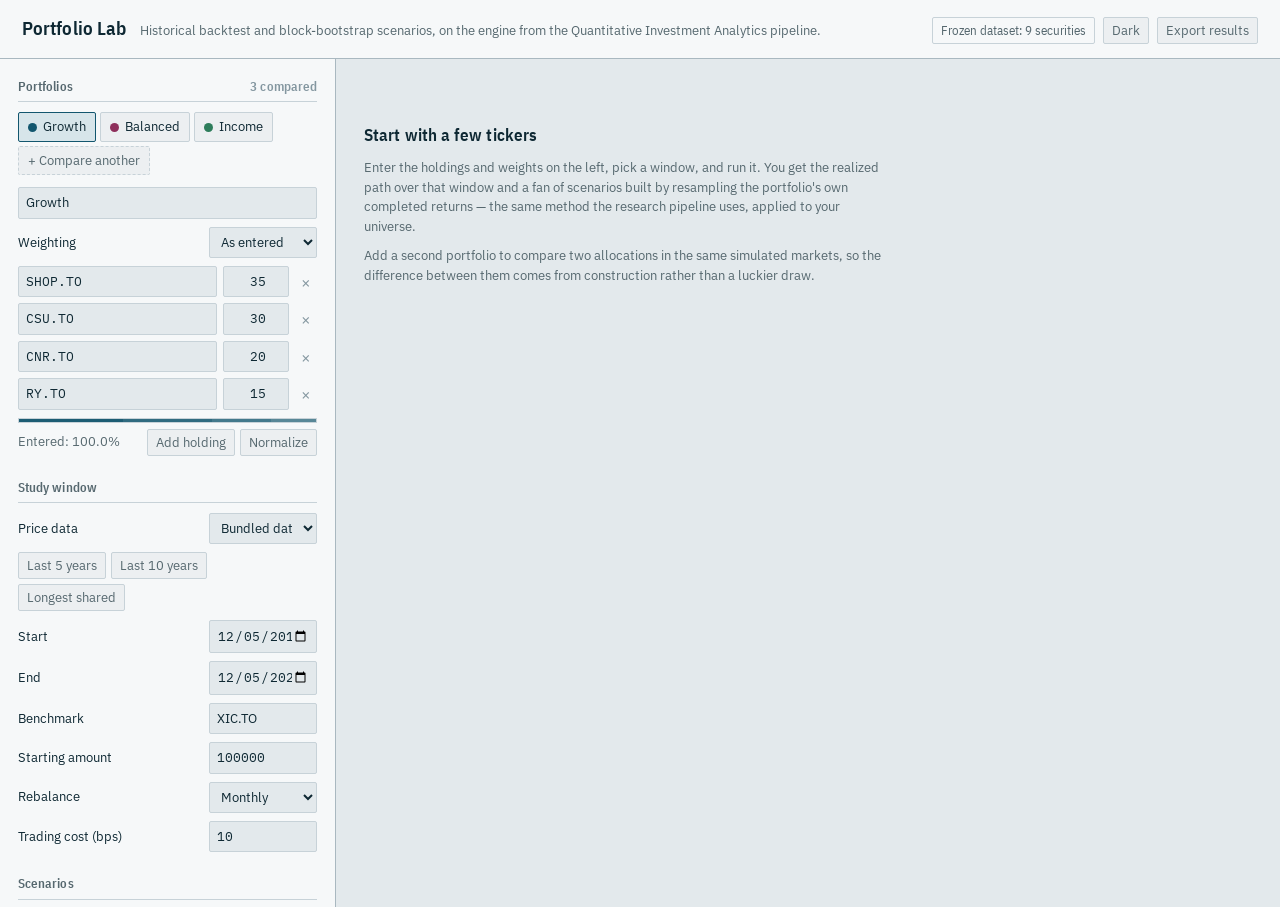
==== app/static/index.html @ 356f4f06 "Add Yahoo-backed Portfolio Lab web application" ====
<!doctype html>
<html lang="en">
<head>
<meta charset="utf-8">
<meta name="viewport" content="width=device-width, initial-scale=1">
<title>Portfolio Lab — backtest and scenario bench</title>
<meta name="description" content="Build a portfolio from any set of tickers, see what it did over the last 5 to 10 years, and see the range of five to ten year scenarios drawn from its own return history.">
<link rel="preconnect" href="https://fonts.googleapis.com">
<link rel="preconnect" href="https://fonts.gstatic.com" crossorigin>
<link href="https://fonts.googleapis.com/css2?family=IBM+Plex+Mono:wght@400;500&family=IBM+Plex+Sans+Condensed:wght@500;600&family=IBM+Plex+Sans:wght@400;500;600&display=swap" rel="stylesheet">
<link rel="stylesheet" href="styles.css">
</head>
<body>
<header class="masthead">
  <h1>Portfolio Lab</h1>
  <span class="lede">Historical backtest and block-bootstrap scenarios, on the engine from the Quantitative Investment Analytics pipeline.</span>
  <div class="tools">
    <span class="mode" id="mode" title="Where prices come from"></span>
    <button class="chip" id="theme-toggle" type="button" title="Switch between light and dark">Dark</button>
    <button class="chip" id="export-json" type="button" title="Download every number behind this page">Export results</button>
  </div>
</header>

<div class="shell">
  <form class="rail" id="rail" autocomplete="off">
    <section>
      <h3>Portfolios <span class="faint" id="portfolio-count"></span></h3>
      <div class="tabs" id="portfolio-tabs"></div>
      <div class="field wide">
        <input type="text" id="portfolio-name" maxlength="40" aria-label="Portfolio name">
      </div>
      <div class="field">
        <label for="scheme">Weighting</label>
        <select id="scheme">
          <option value="custom">As entered</option>
          <option value="equal">Equal weight</option>
          <option value="inverse_volatility">Inverse volatility</option>
        </select>
      </div>
      <div id="holdings"></div>
      <div class="weightbar" id="weightbar"></div>
      <p class="rail-error" id="universe-note"></p>
      <div class="rowline">
        <span class="muted" id="weight-total"></span>
        <span class="chips">
          <button class="chip" type="button" id="add-holding">Add holding</button>
          <button class="chip" type="button" id="normalize">Normalize</button>
        </span>
      </div>
    </section>

    <section>
      <h3>Study window</h3>
      <div class="field" id="source-field"><label for="source">Price data</label>
        <select id="source">
          <option value="auto">Yahoo Finance</option>
          <option value="bundled">Bundled dataset</option>
        </select>
      </div>
      <div class="chips" style="margin-bottom:9px">
        <button class="chip" type="button" data-years="5">Last 5 years</button>
        <button class="chip" type="button" data-years="10">Last 10 years</button>
        <button class="chip" type="button" data-years="max">Longest shared</button>
      </div>
      <div class="field"><label for="start">Start</label><input type="date" id="start"></div>
      <div class="field"><label for="end">End</label><input type="date" id="end"></div>
      <div class="field"><label for="benchmark">Benchmark</label><input type="text" id="benchmark" placeholder="XIC.TO"></div>
      <div class="field"><label for="capital">Starting amount</label><input type="number" id="capital" min="1000" step="1000"></div>
      <div class="field"><label for="rebalance">Rebalance</label>
        <select id="rebalance">
          <option value="monthly">Monthly</option>
          <option value="quarterly">Quarterly</option>
          <option value="annual">Annually</option>
          <option value="none">Buy and hold</option>
        </select>
      </div>
      <div class="field"><label for="cost">Trading cost (bps)</label><input type="number" id="cost" min="0" max="500" step="1"></div>
    </section>

    <section>
      <h3>Scenarios</h3>
      <div class="field"><label for="horizon">Horizon (years)</label><input type="number" id="horizon" min="1" max="30" step="1"></div>
      <div class="field"><label for="paths">Simulated markets</label><input type="number" id="paths" min="200" max="20000" step="100"></div>
      <details class="advanced">
        <summary>Sampling and assumptions</summary>
        <div class="field"><label for="block">Block length (sessions)</label><input type="number" id="block" min="1" max="504" step="1"></div>
        <div class="field"><label for="basis">Starting balance</label>
          <select id="basis">
            <option value="equal">Same for every portfolio</option>
            <option value="continuation">Each portfolio's final value</option>
          </select>
        </div>
        <div class="field"><label for="rf">Risk-free rate</label><input type="number" id="rf" min="-0.5" max="1" step="0.005"></div>
        <div class="field"><label for="seed">Seed</label><input type="number" id="seed" min="0" step="1"></div>
      </details>
    </section>

    <section>
      <button class="button primary" type="submit" id="run">Run analysis</button>
      <div class="note" id="run-status" style="margin-top:8px"></div>
      <div class="chips" style="margin-top:12px" id="presets"></div>
    </section>
  </form>

  <main class="results" id="results">
    <div class="empty">
      <h2>Start with a few tickers</h2>
      <p class="note">Enter the holdings and weights on the left, pick a window, and run it. You get the realized path over that window and a fan of scenarios built by resampling the portfolio's own completed returns — the same method the research pipeline uses, applied to your universe.</p>
      <p class="note">Add a second portfolio to compare two allocations in the same simulated markets, so the difference between them comes from construction rather than a luckier draw.</p>
    </div>
  </main>
</div>

<script src="charts.js"></script>
<script src="backend.js"></script>
<script src="app.js"></script>
</body>
</html>
---- app/static/styles.css ----
/* Portfolio Lab — a research bench, not a dashboard.
   Palette: cool slate paper, deep petrol ink, a categorical series ramp that
   stays distinguishable in both themes and for the common colour-vision
   deficiencies. No shadows; structure is carried by hairline rules. */

:root {
  --page: #e3e9ec;
  --panel: #f6f8f9;
  --panel-sunken: #eceff1;
  --ink: #0e2833;
  --ink-muted: #56686f;
  --ink-faint: #8497a0;
  --rule: #c7d2d8;
  --rule-strong: #a9b8c0;
  --accent: #12566e;
  --accent-soft: #d7e5ea;
  --gain: #1c7049;
  --loss: #a6332e;
  --focus: #1b7fa8;

  --s1: #12566e;
  --s2: #8e2f5b;
  --s3: #2e7d5b;
  --s4: #a3700a;
  --s5: #554a9b;
  --s6: #0f7f8c;
  --benchmark: #7b8a93;

  --sans: "IBM Plex Sans", ui-sans-serif, system-ui, "Segoe UI", Helvetica, Arial, sans-serif;
  --condensed: "IBM Plex Sans Condensed", "IBM Plex Sans", ui-sans-serif, system-ui, sans-serif;
  --mono: "IBM Plex Mono", ui-monospace, "SF Mono", Menlo, Consolas, monospace;

  --rail: 336px;
  --gap: 28px;
  color-scheme: light;
}

@media (prefers-color-scheme: dark) {
  :root:not([data-theme="light"]) {
    --page: #08141a;
    --panel: #0f2028;
    --panel-sunken: #142832;
    --ink: #dbe7ec;
    --ink-muted: #94a8b1;
    --ink-faint: #6b828d;
    --rule: #23414f;
    --rule-strong: #345a6b;
    --accent: #5fb3d4;
    --accent-soft: #143543;
    --gain: #4cb583;
    --loss: #e0736c;
    --focus: #6ec6e8;
    --s1: #5fb3d4;
    --s2: #e07fae;
    --s3: #5fc08d;
    --s4: #dcae4a;
    --s5: #a79bea;
    --s6: #47c2cd;
    --benchmark: #8fa2ac;
    color-scheme: dark;
  }
}

:root[data-theme="dark"] {
  --page: #08141a;
  --panel: #0f2028;
  --panel-sunken: #142832;
  --ink: #dbe7ec;
  --ink-muted: #94a8b1;
  --ink-faint: #6b828d;
  --rule: #23414f;
  --rule-strong: #345a6b;
  --accent: #5fb3d4;
  --accent-soft: #143543;
  --gain: #4cb583;
  --loss: #e0736c;
  --focus: #6ec6e8;
  --s1: #5fb3d4;
  --s2: #e07fae;
  --s3: #5fc08d;
  --s4: #dcae4a;
  --s5: #a79bea;
  --s6: #47c2cd;
  --benchmark: #8fa2ac;
  color-scheme: dark;
}

* { box-sizing: border-box; }

html, body {
  margin: 0;
  padding: 0;
  background: var(--page);
  color: var(--ink);
  font-family: var(--sans);
  font-size: 15px;
  line-height: 1.5;
  -webkit-font-smoothing: antialiased;
  font-variant-numeric: tabular-nums;
}

h1, h2, h3, h4 { font-family: var(--condensed); font-weight: 600; margin: 0; letter-spacing: 0.005em; }
h1 { font-size: 19px; }
h2 { font-size: 17px; }
h3 { font-size: 14px; }
p { margin: 0 0 10px; }
a { color: var(--accent); }

button, input, select { font: inherit; color: inherit; }

:where(button, input, select, [tabindex]):focus-visible {
  outline: 2px solid var(--focus);
  outline-offset: 1px;
}

.num { font-family: var(--mono); font-variant-numeric: tabular-nums; font-size: 13px; }
.muted { color: var(--ink-muted); }
.faint { color: var(--ink-faint); }
.gain { color: var(--gain); }
.loss { color: var(--loss); }
.note { font-size: 13px; color: var(--ink-muted); max-width: 74ch; }

/* ---------- shell ---------- */

.masthead {
  display: flex;
  align-items: baseline;
  gap: 14px;
  padding: 14px 22px;
  border-bottom: 1px solid var(--rule-strong);
  background: var(--panel);
  position: sticky;
  top: 0;
  z-index: 40;
  flex-wrap: wrap;
}
.masthead .lede { font-size: 13px; color: var(--ink-muted); flex: 1 1 260px; }
.masthead .tools { display: flex; gap: 8px; align-items: center; }
.mode {
  font-family: var(--condensed);
  font-size: 12.5px;
  color: var(--ink-muted);
  border: 1px solid var(--rule);
  border-radius: 2px;
  padding: 3px 8px;
  white-space: nowrap;
}
.mode.live { border-color: var(--gain); color: var(--gain); }

.shell { display: grid; grid-template-columns: var(--rail) minmax(0, 1fr); align-items: start; }

.rail {
  position: sticky;
  top: 52px;
  max-height: calc(100vh - 52px);
  overflow-y: auto;
  border-right: 1px solid var(--rule-strong);
  background: var(--panel);
  padding: 18px 18px 40px;
}
.results { padding: 24px 28px 80px; min-width: 0; }

/* ---------- rail controls ---------- */

.rail section { margin-bottom: 22px; }
.rail h3 {
  font-family: var(--condensed);
  font-size: 13px;
  color: var(--ink-muted);
  padding-bottom: 5px;
  margin-bottom: 10px;
  border-bottom: 1px solid var(--rule);
  display: flex;
  justify-content: space-between;
  align-items: baseline;
}

.tabs { display: flex; gap: 4px; flex-wrap: wrap; margin-bottom: 12px; }
.tab {
  border: 1px solid var(--rule);
  background: var(--panel-sunken);
  border-radius: 2px;
  padding: 4px 9px;
  font-size: 13px;
  cursor: pointer;
  display: flex;
  align-items: center;
  gap: 6px;
}
.tab[aria-selected="true"] { background: var(--accent-soft); border-color: var(--accent); color: var(--ink); }
.tab .swatch { width: 9px; height: 9px; border-radius: 50%; }
.tab.add { border-style: dashed; color: var(--ink-muted); }

.holding {
  display: grid;
  grid-template-columns: 1fr 66px 22px;
  gap: 6px;
  align-items: center;
  margin-bottom: 6px;
}
.holding input {
  background: var(--page);
  border: 1px solid var(--rule);
  border-radius: 2px;
  padding: 5px 7px;
  min-width: 0;
  width: 100%;
}
.holding input.ticker { text-transform: uppercase; font-family: var(--mono); font-size: 13px; }
.holding input.weight { font-family: var(--mono); font-size: 13px; text-align: right; }
.holding .remove {
  border: none;
  background: none;
  color: var(--ink-faint);
  cursor: pointer;
  padding: 2px;
  line-height: 1;
  font-size: 16px;
}
.holding .remove:hover { color: var(--loss); }

.weightbar { height: 5px; background: var(--panel-sunken); display: flex; margin: 8px 0 6px; border: 1px solid var(--rule); }
.weightbar span { height: 100%; }

.rowline { display: flex; justify-content: space-between; align-items: center; gap: 8px; font-size: 13px; }
.field { display: grid; grid-template-columns: 1fr 108px; gap: 8px; align-items: center; margin-bottom: 8px; font-size: 13px; }
.field.wide { grid-template-columns: 1fr; }
.field input, .field select {
  background: var(--page);
  border: 1px solid var(--rule);
  border-radius: 2px;
  padding: 5px 7px;
  width: 100%;
}
.field input[type="number"], .field input[type="date"] { font-family: var(--mono); font-size: 13px; }

.chips { display: flex; gap: 5px; flex-wrap: wrap; }
.chip {
  border: 1px solid var(--rule);
  background: var(--panel-sunken);
  border-radius: 2px;
  padding: 3px 8px;
  font-size: 12.5px;
  cursor: pointer;
  color: var(--ink-muted);
}
.chip:hover { border-color: var(--rule-strong); color: var(--ink); }
.chip[aria-pressed="true"] { background: var(--accent-soft); border-color: var(--accent); color: var(--ink); }

.button {
  border: 1px solid var(--rule-strong);
  background: var(--panel-sunken);
  border-radius: 2px;
  padding: 6px 12px;
  cursor: pointer;
  font-size: 13.5px;
}
.button:hover:not(:disabled) { border-color: var(--accent); }
.button:disabled { opacity: 0.5; cursor: progress; }
.button.primary {
  background: var(--accent);
  border-color: var(--accent);
  color: #fff;
  width: 100%;
  padding: 10px;
  font-size: 15px;
  font-family: var(--condensed);
  font-weight: 600;
}
:root[data-theme="dark"] .button.primary,
:root:not([data-theme="light"]) .button.primary { color: #05161d; }
@media (prefers-color-scheme: light) { :root:not([data-theme="dark"]) .button.primary { color: #fff; } }

.advanced summary { cursor: pointer; font-size: 13px; color: var(--ink-muted); list-style-position: outside; }
.advanced[open] summary { margin-bottom: 10px; }

/* ---------- results plates ---------- */

.plate { border-top: 1px solid var(--rule-strong); padding-top: 14px; margin-bottom: var(--gap); }
.plate:first-of-type { border-top: none; padding-top: 0; }
.plate > header { margin-bottom: 12px; display: flex; gap: 16px; align-items: baseline; flex-wrap: wrap; }
.plate > header h2 { flex: 0 0 auto; }
.plate > header .method { font-size: 12.5px; color: var(--ink-muted); flex: 1 1 320px; }

.hero {
  background: var(--panel);
  border: 1px solid var(--rule);
  padding: 4px 0 0;
}
.legend { display: flex; gap: 14px; flex-wrap: wrap; padding: 10px 14px 4px; font-size: 13px; }
.legend button {
  display: flex;
  align-items: center;
  gap: 6px;
  background: none;
  border: none;
  border-bottom: 2px solid transparent;
  cursor: pointer;
  padding: 2px 0;
  color: var(--ink-muted);
}
.legend button[aria-pressed="true"] { color: var(--ink); border-bottom-color: currentColor; }
.legend .swatch { width: 11px; height: 11px; border-radius: 2px; flex: none; }

table.data { border-collapse: collapse; width: 100%; font-size: 13.5px; }
table.data th {
  font-family: var(--condensed);
  font-weight: 600;
  font-size: 12.5px;
  color: var(--ink-muted);
  text-align: right;
  padding: 6px 10px 6px 0;
  border-bottom: 1px solid var(--rule-strong);
  white-space: nowrap;
}
table.data th:first-child, table.data td:first-child { text-align: left; padding-left: 8px; }
table.data td {
  text-align: right;
  padding: 7px 10px 7px 0;
  border-bottom: 1px solid var(--rule);
  font-family: var(--mono);
  font-size: 13px;
}
table.data td.label { font-family: var(--sans); font-size: 13.5px; }
table.data tbody tr { cursor: pointer; }
table.data tbody tr:hover { background: var(--panel-sunken); }
table.data tbody tr[aria-selected="true"] { background: var(--accent-soft); }
table.data td .swatch { width: 9px; height: 9px; border-radius: 50%; display: inline-block; margin-right: 7px; }
table.data .scroll { overflow-x: auto; }

.grid2 { display: grid; grid-template-columns: repeat(auto-fit, minmax(330px, 1fr)); gap: var(--gap); }

.bars { display: grid; gap: 7px; }
.bars .row { display: grid; grid-template-columns: 150px 1fr 62px; gap: 10px; align-items: center; font-size: 13px; }
.bars .track { height: 13px; background: var(--panel-sunken); border: 1px solid var(--rule); position: relative; }
.bars .fill { position: absolute; top: 0; bottom: 0; }
.bars .value { text-align: right; font-family: var(--mono); font-size: 12.5px; }

.matrix { border-collapse: collapse; font-size: 12px; font-family: var(--mono); }
.matrix th { font-family: var(--condensed); font-weight: 600; padding: 3px 6px; color: var(--ink-muted); font-size: 12px; }
.matrix th.side { text-align: right; }
.matrix td { padding: 5px 7px; text-align: right; border: 1px solid var(--panel); min-width: 46px; }

.callouts { display: grid; grid-template-columns: repeat(auto-fit, minmax(168px, 1fr)); gap: 1px; background: var(--rule); border: 1px solid var(--rule); }
.callout { background: var(--panel); padding: 11px 13px; }
.callout .k { font-family: var(--condensed); font-size: 12.5px; color: var(--ink-muted); display: block; }
.callout .v { font-family: var(--mono); font-size: 21px; display: block; margin-top: 3px; line-height: 1.2; }
.callout .sub { font-size: 12px; color: var(--ink-faint); }

.rail-error { color: var(--loss); font-size: 12.5px; margin: 0 0 6px; }
.holding input.ticker.unknown { border-color: var(--loss); color: var(--loss); }

.flags { display: grid; gap: 8px; margin-bottom: var(--gap); }
.flag {
  border-left: 3px solid var(--s4);
  background: var(--panel);
  padding: 9px 13px;
  font-size: 13px;
  color: var(--ink-muted);
}
.flag.error { border-left-color: var(--loss); color: var(--ink); }

.assumptions { columns: 2 300px; column-gap: 34px; font-size: 13px; color: var(--ink-muted); }
.assumptions dl { margin: 0; break-inside: avoid; }
.assumptions dt { font-family: var(--condensed); color: var(--ink); margin-top: 9px; }
.assumptions dd { margin: 0 0 2px; }

.empty { max-width: 58ch; padding: 40px 0; }
.empty h2 { margin-bottom: 10px; }

.chart { display: block; width: 100%; }
.chart text { font-family: var(--condensed); font-size: 11px; fill: var(--ink-faint); }
.chart .axis line, .chart .axis path { stroke: var(--rule); }
.chart .gridline { stroke: var(--rule); stroke-dasharray: 2 3; }
.chart .zeroline { stroke: var(--rule-strong); }
.chart .seam { stroke: var(--ink-muted); stroke-dasharray: 3 3; }
.chart .seam-label { fill: var(--ink-muted); font-family: var(--condensed); }
.chart .series { fill: none; stroke-width: 1.8; stroke-linejoin: round; }
.chart .series.dim { stroke-width: 1.1; opacity: 0.45; }
.chart .series.bench { stroke-dasharray: 5 3; }
.chart .band { stroke: none; }
.chart .crosshair { stroke: var(--ink-muted); }
.readout {
  display: flex;
  gap: 16px;
  flex-wrap: wrap;
  padding: 6px 14px 12px;
  font-size: 12.5px;
  color: var(--ink-muted);
  min-height: 30px;
}
.readout .k { font-family: var(--mono); color: var(--ink); }

.spinner { display: inline-block; width: 12px; height: 12px; border: 2px solid var(--rule-strong); border-top-color: var(--accent); border-radius: 50%; animation: spin 0.7s linear infinite; vertical-align: -2px; }
@keyframes spin { to { transform: rotate(360deg); } }
@media (prefers-reduced-motion: reduce) { .spinner { animation-duration: 3s; } }

.footer { border-top: 1px solid var(--rule-strong); padding-top: 12px; font-size: 12.5px; color: var(--ink-faint); max-width: 80ch; }

@media (max-width: 900px) {
  .shell { grid-template-columns: 1fr; }
  .rail { position: static; max-height: none; border-right: none; border-bottom: 1px solid var(--rule-strong); }
  .results { padding: 20px 16px 60px; }
  .assumptions { columns: 1; }
}
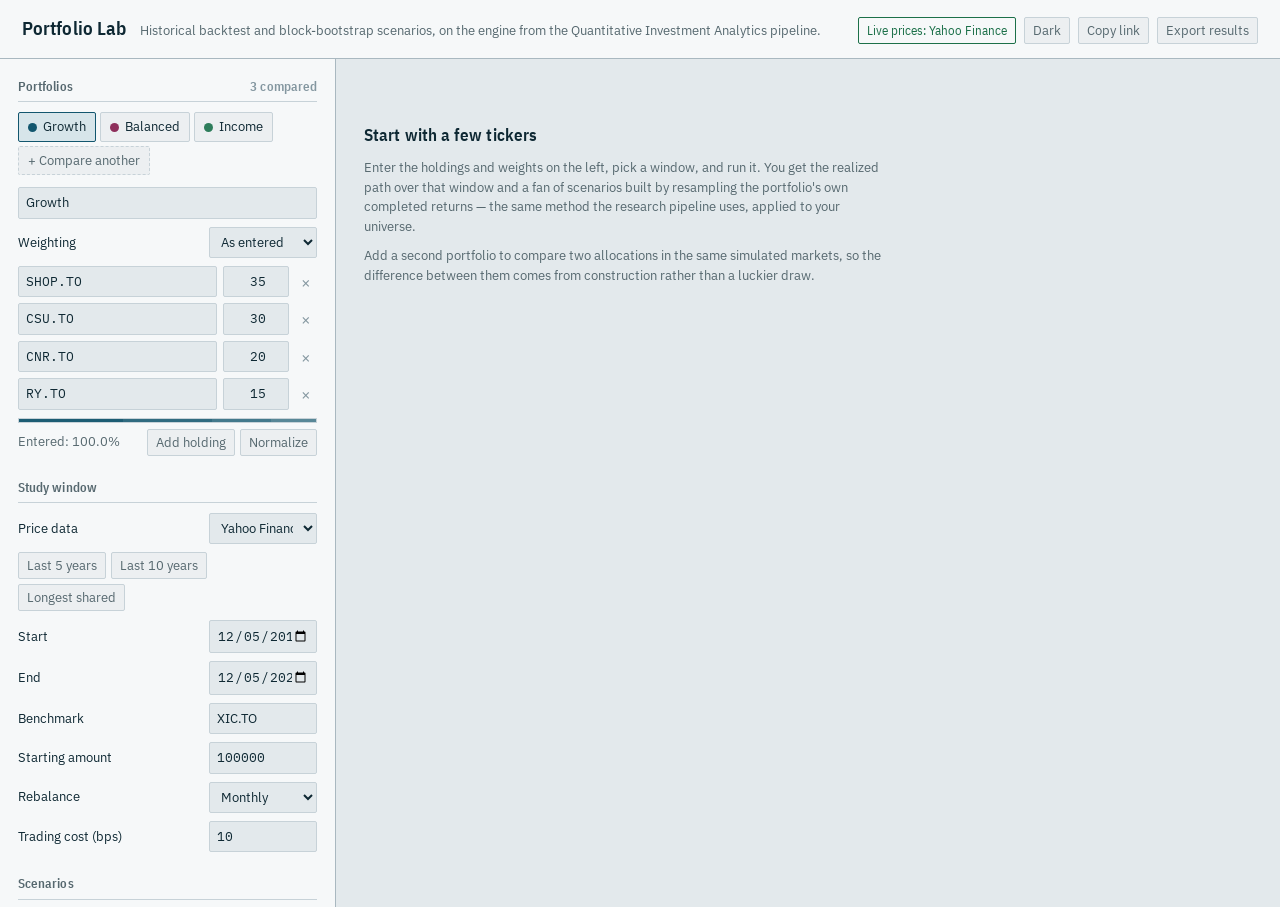
==== commit 1ee8b688: "Add portfolio construction, conformance, provenance and visual walkthrough" ====
--- a/app/static/index.html
+++ b/app/static/index.html
@@ -17,7 +17,8 @@
   <div class="tools">
     <span class="mode" id="mode" title="Where prices come from"></span>
     <button class="chip" id="theme-toggle" type="button" title="Switch between light and dark">Dark</button>
-    <button class="chip" id="export-json" type="button" title="Download every number behind this page">Export results</button>
+    <button class="chip" id="share-setup" type="button" title="Copy a link that reproduces this exact setup">Copy link</button>
+    <button class="chip" id="export-json" type="button" title="Download every number behind this page, with its provenance">Export results</button>
   </div>
 </header>
 
@@ -32,10 +33,44 @@
       <div class="field">
         <label for="scheme">Weighting</label>
         <select id="scheme">
-          <option value="custom">As entered</option>
-          <option value="equal">Equal weight</option>
-          <option value="inverse_volatility">Inverse volatility</option>
+          <optgroup label="Fixed rules">
+            <option value="custom">As entered</option>
+            <option value="equal">Equal weight</option>
+            <option value="inverse_volatility">Inverse volatility</option>
+          </optgroup>
+          <optgroup label="Re-optimized at each rebalance">
+            <option value="minimum_variance">Minimum variance</option>
+            <option value="risk_parity">Risk parity</option>
+            <option value="maximum_diversification">Maximum diversification</option>
+            <option value="maximum_sharpe">Maximum Sharpe</option>
+          </optgroup>
         </select>
+      </div>
+      <div id="optimizer-settings" hidden>
+        <div class="field"><label for="estimation">Estimation window</label>
+          <select id="estimation">
+            <option value="126">6 months</option>
+            <option value="252">1 year</option>
+            <option value="504">2 years</option>
+            <option value="756">3 years</option>
+          </select>
+        </div>
+        <div class="field"><label for="maxweight">Cap per holding</label>
+          <select id="maxweight">
+            <option value="1">No cap</option>
+            <option value="0.5">50%</option>
+            <option value="0.35">35%</option>
+            <option value="0.25">25%</option>
+            <option value="0.15">15%</option>
+          </select>
+        </div>
+        <div class="field"><label for="estimator">Covariance</label>
+          <select id="estimator">
+            <option value="ledoit_wolf">Ledoit-Wolf shrinkage</option>
+            <option value="sample">Sample</option>
+          </select>
+        </div>
+        <p class="note" id="optimizer-note"></p>
       </div>
       <div id="holdings"></div>
       <div class="weightbar" id="weightbar"></div>
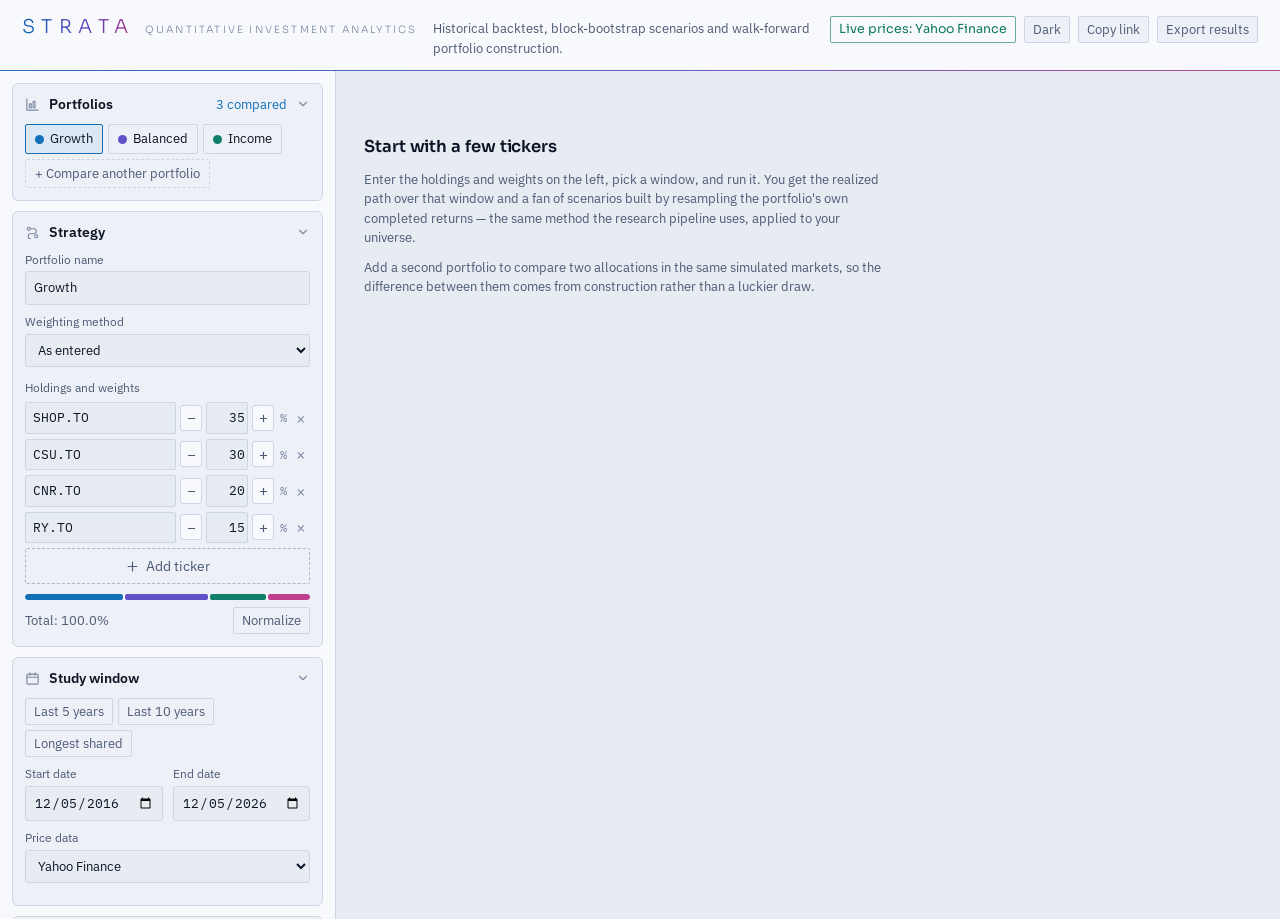
==== commit b448b7d0: "Introduce Strata with convex risk models, progress streaming and refreshed interface" ====
--- a/app/static/index.html
+++ b/app/static/index.html
@@ -3,17 +3,18 @@
 <head>
 <meta charset="utf-8">
 <meta name="viewport" content="width=device-width, initial-scale=1">
-<title>Portfolio Lab — backtest and scenario bench</title>
+<title>Strata — quantitative investment analytics</title>
 <meta name="description" content="Build a portfolio from any set of tickers, see what it did over the last 5 to 10 years, and see the range of five to ten year scenarios drawn from its own return history.">
 <link rel="preconnect" href="https://fonts.googleapis.com">
 <link rel="preconnect" href="https://fonts.gstatic.com" crossorigin>
-<link href="https://fonts.googleapis.com/css2?family=IBM+Plex+Mono:wght@400;500&family=IBM+Plex+Sans+Condensed:wght@500;600&family=IBM+Plex+Sans:wght@400;500;600&display=swap" rel="stylesheet">
+<link href="https://fonts.googleapis.com/css2?family=IBM+Plex+Mono:wght@400;500&family=IBM+Plex+Sans:wght@400;500;600&family=Sora:wght@200;300;600&display=swap" rel="stylesheet">
 <link rel="stylesheet" href="styles.css">
 </head>
 <body>
 <header class="masthead">
-  <h1>Portfolio Lab</h1>
-  <span class="lede">Historical backtest and block-bootstrap scenarios, on the engine from the Quantitative Investment Analytics pipeline.</span>
+  <h1 class="wordmark">Strata</h1>
+  <span class="wordmark-sub">Quantitative Investment Analytics</span>
+  <span class="lede">Historical backtest, block-bootstrap scenarios and walk-forward portfolio construction.</span>
   <div class="tools">
     <span class="mode" id="mode" title="Where prices come from"></span>
     <button class="chip" id="theme-toggle" type="button" title="Switch between light and dark">Dark</button>
@@ -24,117 +25,147 @@
 
 <div class="shell">
   <form class="rail" id="rail" autocomplete="off">
-    <section>
-      <h3>Portfolios <span class="faint" id="portfolio-count"></span></h3>
-      <div class="tabs" id="portfolio-tabs"></div>
-      <div class="field wide">
-        <input type="text" id="portfolio-name" maxlength="40" aria-label="Portfolio name">
-      </div>
-      <div class="field">
-        <label for="scheme">Weighting</label>
-        <select id="scheme">
-          <optgroup label="Fixed rules">
-            <option value="custom">As entered</option>
-            <option value="equal">Equal weight</option>
-            <option value="inverse_volatility">Inverse volatility</option>
-          </optgroup>
-          <optgroup label="Re-optimized at each rebalance">
-            <option value="minimum_variance">Minimum variance</option>
-            <option value="risk_parity">Risk parity</option>
-            <option value="maximum_diversification">Maximum diversification</option>
-            <option value="maximum_sharpe">Maximum Sharpe</option>
-          </optgroup>
-        </select>
-      </div>
-      <div id="optimizer-settings" hidden>
-        <div class="field"><label for="estimation">Estimation window</label>
-          <select id="estimation">
-            <option value="126">6 months</option>
-            <option value="252">1 year</option>
-            <option value="504">2 years</option>
-            <option value="756">3 years</option>
-          </select>
-        </div>
-        <div class="field"><label for="maxweight">Cap per holding</label>
-          <select id="maxweight">
-            <option value="1">No cap</option>
-            <option value="0.5">50%</option>
-            <option value="0.35">35%</option>
-            <option value="0.25">25%</option>
-            <option value="0.15">15%</option>
-          </select>
-        </div>
-        <div class="field"><label for="estimator">Covariance</label>
-          <select id="estimator">
-            <option value="ledoit_wolf">Ledoit-Wolf shrinkage</option>
-            <option value="sample">Sample</option>
-          </select>
-        </div>
-        <p class="note" id="optimizer-note"></p>
-      </div>
-      <div id="holdings"></div>
-      <div class="weightbar" id="weightbar"></div>
-      <p class="rail-error" id="universe-note"></p>
-      <div class="rowline">
-        <span class="muted" id="weight-total"></span>
-        <span class="chips">
-          <button class="chip" type="button" id="add-holding">Add holding</button>
-          <button class="chip" type="button" id="normalize">Normalize</button>
-        </span>
+    <section class="card" data-open="true" id="card-portfolios">
+      <header><svg class="icon" width="15" height="15" viewBox="0 0 24 24" fill="none" stroke="currentColor" stroke-width="1.8" stroke-linecap="round" stroke-linejoin="round" aria-hidden="true"><path d="M3 3v18h18"/><rect x="7" y="11" width="3" height="6"/><rect x="13" y="7" width="3" height="10"/></svg><h3>Portfolios</h3><span class="aside" id="portfolio-count"></span><svg class="chev" width="14" height="14" viewBox="0 0 24 24" fill="none" stroke="currentColor" stroke-width="2" stroke-linecap="round" stroke-linejoin="round" aria-hidden="true"><polyline points="6 9 12 15 18 9"/></svg></header>
+      <div class="card-body">
+        <div class="tabs" id="portfolio-tabs"></div>
       </div>
     </section>
 
-    <section>
-      <h3>Study window</h3>
-      <div class="field" id="source-field"><label for="source">Price data</label>
-        <select id="source">
-          <option value="auto">Yahoo Finance</option>
-          <option value="bundled">Bundled dataset</option>
-        </select>
+    <section class="card" data-open="true" id="card-strategy">
+      <header><svg class="icon" width="15" height="15" viewBox="0 0 24 24" fill="none" stroke="currentColor" stroke-width="1.8" stroke-linecap="round" stroke-linejoin="round" aria-hidden="true"><circle cx="6" cy="6" r="2.5"/><circle cx="18" cy="18" r="2.5"/><path d="M8.5 6H14a4 4 0 0 1 0 8H9a4 4 0 0 0 0 8"/></svg><h3>Strategy</h3><svg class="chev" width="14" height="14" viewBox="0 0 24 24" fill="none" stroke="currentColor" stroke-width="2" stroke-linecap="round" stroke-linejoin="round" aria-hidden="true"><polyline points="6 9 12 15 18 9"/></svg></header>
+      <div class="card-body">
+        <div class="field-grid">
+          <div class="span2">
+            <label for="portfolio-name">Portfolio name</label>
+            <input type="text" id="portfolio-name" maxlength="40">
+          </div>
+          <div class="span2">
+            <label for="scheme">Weighting method</label>
+            <select id="scheme">
+              <optgroup label="Fixed rules">
+                <option value="custom">As entered</option>
+                <option value="equal">Equal weight</option>
+                <option value="inverse_volatility">Inverse volatility</option>
+              </optgroup>
+              <optgroup label="Re-optimized at each rebalance">
+                <option value="minimum_variance">Minimum variance</option>
+                <option value="risk_parity">Risk parity</option>
+                <option value="maximum_diversification">Maximum diversification</option>
+                <option value="maximum_sharpe">Maximum Sharpe</option>
+              </optgroup>
+            </select>
+          </div>
+        </div>
+        <div id="optimizer-settings" hidden>
+          <div class="field-grid">
+            <div>
+              <label for="estimation">Estimation window</label>
+              <select id="estimation">
+                <option value="126">6 months</option>
+                <option value="252">1 year</option>
+                <option value="504">2 years</option>
+                <option value="756">3 years</option>
+              </select>
+            </div>
+            <div>
+              <label for="maxweight">Cap per holding</label>
+              <select id="maxweight">
+                <option value="1">No cap</option>
+                <option value="0.5">50%</option>
+                <option value="0.35">35%</option>
+                <option value="0.25">25%</option>
+                <option value="0.15">15%</option>
+              </select>
+            </div>
+            <div class="span2">
+              <label for="estimator">Risk model</label>
+              <select id="estimator">
+                <option value="ledoit_wolf">Ledoit-Wolf shrinkage</option>
+                <option value="statistical_factor">Statistical factor model</option>
+                <option value="sample">Sample covariance</option>
+              </select>
+            </div>
+          </div>
+          <p class="note" id="optimizer-note"></p>
+        </div>
+        <label class="group-label" for="holdings">Holdings and weights</label>
+        <div id="holdings"></div>
+        <button class="button ghost" type="button" id="add-holding"><svg class="icon" width="15" height="15" viewBox="0 0 24 24" fill="none" stroke="currentColor" stroke-width="1.8" stroke-linecap="round" stroke-linejoin="round" aria-hidden="true"><path d="M12 5v14M5 12h14"/></svg>Add ticker</button>
+        <div class="weightbar" id="weightbar"></div>
+        <p class="rail-error" id="universe-note"></p>
+        <div class="rowline">
+          <span class="muted" id="weight-total"></span>
+          <button class="chip" type="button" id="normalize">Normalize</button>
+        </div>
       </div>
-      <div class="chips" style="margin-bottom:9px">
-        <button class="chip" type="button" data-years="5">Last 5 years</button>
-        <button class="chip" type="button" data-years="10">Last 10 years</button>
-        <button class="chip" type="button" data-years="max">Longest shared</button>
-      </div>
-      <div class="field"><label for="start">Start</label><input type="date" id="start"></div>
-      <div class="field"><label for="end">End</label><input type="date" id="end"></div>
-      <div class="field"><label for="benchmark">Benchmark</label><input type="text" id="benchmark" placeholder="XIC.TO"></div>
-      <div class="field"><label for="capital">Starting amount</label><input type="number" id="capital" min="1000" step="1000"></div>
-      <div class="field"><label for="rebalance">Rebalance</label>
-        <select id="rebalance">
-          <option value="monthly">Monthly</option>
-          <option value="quarterly">Quarterly</option>
-          <option value="annual">Annually</option>
-          <option value="none">Buy and hold</option>
-        </select>
-      </div>
-      <div class="field"><label for="cost">Trading cost (bps)</label><input type="number" id="cost" min="0" max="500" step="1"></div>
     </section>
 
-    <section>
-      <h3>Scenarios</h3>
-      <div class="field"><label for="horizon">Horizon (years)</label><input type="number" id="horizon" min="1" max="30" step="1"></div>
-      <div class="field"><label for="paths">Simulated markets</label><input type="number" id="paths" min="200" max="20000" step="100"></div>
-      <details class="advanced">
-        <summary>Sampling and assumptions</summary>
-        <div class="field"><label for="block">Block length (sessions)</label><input type="number" id="block" min="1" max="504" step="1"></div>
-        <div class="field"><label for="basis">Starting balance</label>
-          <select id="basis">
-            <option value="equal">Same for every portfolio</option>
-            <option value="continuation">Each portfolio's final value</option>
-          </select>
+    <section class="card" data-open="true" id="card-window">
+      <header><svg class="icon" width="15" height="15" viewBox="0 0 24 24" fill="none" stroke="currentColor" stroke-width="1.8" stroke-linecap="round" stroke-linejoin="round" aria-hidden="true"><rect x="3" y="5" width="18" height="16" rx="2"/><path d="M3 10h18M8 3v4M16 3v4"/></svg><h3>Study window</h3><svg class="chev" width="14" height="14" viewBox="0 0 24 24" fill="none" stroke="currentColor" stroke-width="2" stroke-linecap="round" stroke-linejoin="round" aria-hidden="true"><polyline points="6 9 12 15 18 9"/></svg></header>
+      <div class="card-body">
+        <div class="chips" style="margin-bottom:10px">
+          <button class="chip" type="button" data-years="5">Last 5 years</button>
+          <button class="chip" type="button" data-years="10">Last 10 years</button>
+          <button class="chip" type="button" data-years="max">Longest shared</button>
         </div>
-        <div class="field"><label for="rf">Risk-free rate</label><input type="number" id="rf" min="-0.5" max="1" step="0.005"></div>
-        <div class="field"><label for="seed">Seed</label><input type="number" id="seed" min="0" step="1"></div>
-      </details>
+        <div class="field-grid">
+          <div><label for="start">Start date</label><input type="date" id="start"></div>
+          <div><label for="end">End date</label><input type="date" id="end"></div>
+          <div class="span2" id="source-field">
+            <label for="source">Price data</label>
+            <select id="source">
+              <option value="auto">Yahoo Finance</option>
+              <option value="bundled">Bundled dataset</option>
+            </select>
+          </div>
+        </div>
+      </div>
     </section>
 
-    <section>
-      <button class="button primary" type="submit" id="run">Run analysis</button>
-      <div class="note" id="run-status" style="margin-top:8px"></div>
-      <div class="chips" style="margin-top:12px" id="presets"></div>
+    <section class="card" data-open="true" id="card-settings">
+      <header><svg class="icon" width="15" height="15" viewBox="0 0 24 24" fill="none" stroke="currentColor" stroke-width="1.8" stroke-linecap="round" stroke-linejoin="round" aria-hidden="true"><circle cx="12" cy="12" r="3"/><path d="M12 2v3M12 19v3M2 12h3M19 12h3M4.9 4.9l2.1 2.1M17 17l2.1 2.1M19.1 4.9L17 7M7 17l-2.1 2.1"/></svg><h3>Backtest settings</h3><svg class="chev" width="14" height="14" viewBox="0 0 24 24" fill="none" stroke="currentColor" stroke-width="2" stroke-linecap="round" stroke-linejoin="round" aria-hidden="true"><polyline points="6 9 12 15 18 9"/></svg></header>
+      <div class="card-body">
+        <div class="field-grid">
+          <div><label for="benchmark">Benchmark</label><input type="text" id="benchmark" placeholder="XIC.TO"></div>
+          <div><label for="capital">Starting amount (CAD)</label><input type="number" id="capital" min="1000" step="1000"></div>
+          <div><label for="rebalance">Rebalance</label>
+            <select id="rebalance">
+              <option value="monthly">Monthly</option>
+              <option value="quarterly">Quarterly</option>
+              <option value="annual">Annually</option>
+              <option value="none">Buy and hold</option>
+            </select>
+          </div>
+          <div><label for="cost">Trading cost (bps)</label><input type="number" id="cost" min="0" max="500" step="1"></div>
+          <div><label for="horizon">Horizon (years)</label><input type="number" id="horizon" min="1" max="30" step="1"></div>
+          <div><label for="paths">Simulated paths</label><input type="number" id="paths" min="200" max="20000" step="100"></div>
+        </div>
+        <details class="advanced">
+          <summary>Advanced settings</summary>
+          <div class="field-grid" style="margin-top:10px">
+            <div><label for="block">Block length (sessions)</label><input type="number" id="block" min="1" max="504" step="1"></div>
+            <div><label for="seed">Seed</label><input type="number" id="seed" min="0" step="1"></div>
+            <div><label for="rf">Risk-free rate</label><input type="number" id="rf" min="-0.5" max="1" step="0.005"></div>
+            <div><label for="basis">Starting balance</label>
+              <select id="basis">
+                <option value="equal">Same for every portfolio</option>
+                <option value="continuation">Each portfolio's final value</option>
+              </select>
+            </div>
+          </div>
+        </details>
+      </div>
     </section>
+
+    <button class="button primary" type="submit" id="run"><svg width="13" height="13" viewBox="0 0 24 24" fill="currentColor" aria-hidden="true"><path d="M7 4l13 8-13 8z"/></svg>Run analysis</button>
+    <div class="run-row">
+      <button class="button" type="button" id="share-setup"><svg class="icon" width="15" height="15" viewBox="0 0 24 24" fill="none" stroke="currentColor" stroke-width="1.8" stroke-linecap="round" stroke-linejoin="round" aria-hidden="true"><path d="M6 3h12a1 1 0 0 1 1 1v17l-7-4-7 4V4a1 1 0 0 1 1-1z"/></svg>Save preset</button>
+      <button class="button" type="button" id="reset-setup"><svg class="icon" width="15" height="15" viewBox="0 0 24 24" fill="none" stroke="currentColor" stroke-width="1.8" stroke-linecap="round" stroke-linejoin="round" aria-hidden="true"><path d="M3 12a9 9 0 1 0 3-6.7"/><path d="M3 4v5h5"/></svg>Reset</button>
+    </div>
+    <div class="note" id="run-status" style="margin-top:10px"></div>
+    <span class="presets-label">Load a preset</span>
+    <div class="chips" id="presets"></div>
   </form>
 
   <main class="results" id="results">
--- a/app/static/styles.css
+++ b/app/static/styles.css
@@ -1,91 +1,138 @@
-/* Portfolio Lab — a research bench, not a dashboard.
-   Palette: cool slate paper, deep petrol ink, a categorical series ramp that
-   stays distinguishable in both themes and for the common colour-vision
-   deficiencies. No shadows; structure is carried by hairline rules. */
+/* Strata — a research bench, not a dashboard.
+   The palette is sampled from the project header: near-black with a blue cast,
+   and an iridescent cyan-violet-magenta range. Those accents carry structure
+   and identity; the data surfaces stay plain, because a chart that competes
+   with its own styling is harder to read and easier to distrust. Series colours
+   remain distinguishable for the common colour-vision deficiencies, and nothing
+   relies on colour alone. No shadows; hairline rules do the work. */
 
 :root {
-  --page: #e3e9ec;
-  --panel: #f6f8f9;
-  --panel-sunken: #eceff1;
-  --ink: #0e2833;
-  --ink-muted: #56686f;
-  --ink-faint: #8497a0;
-  --rule: #c7d2d8;
-  --rule-strong: #a9b8c0;
-  --accent: #12566e;
-  --accent-soft: #d7e5ea;
-  --gain: #1c7049;
-  --loss: #a6332e;
-  --focus: #1b7fa8;
-
-  --s1: #12566e;
-  --s2: #8e2f5b;
-  --s3: #2e7d5b;
-  --s4: #a3700a;
-  --s5: #554a9b;
-  --s6: #0f7f8c;
-  --benchmark: #7b8a93;
-
+  /* Dark is the default: the header the app sits under is near-black, and this
+     is a tool people read tables in for long stretches. Accents are sampled
+     from the header's iridescence — cyan through violet to magenta — and are
+     used on structure and series, never as decoration over data. */
+  --page: #0a0f1a;
+  --panel: #121927;
+  --panel-sunken: #18202f;
+  --ink: #e4eaf6;
+  --ink-muted: #a4b3cd;
+  --ink-faint: #8a9ab5;
+  --rule: #273450;
+  --rule-strong: #3a4c73;
+  --accent: #35b6f5;
+  --accent-far: #8b7cf0;
+  --accent-soft: #10243c;
+  --gain: #3fd9a4;
+  --loss: #ff6188;
+  --focus: #56c7ff;
+  --sheen: linear-gradient(90deg, #35b6f5 0%, #8b7cf0 55%, #ff7ac6 100%);
+  --on-sheen: #04101f;   /* text that sits on the gradient */
+  /* The primary action is the calmest thing that still reads as primary: one
+     hue, no gradient. The spectrum stays on identity — the masthead rule, the
+     wordmark, the progress bar — where it is not competing with a decision. */
+  --action: #1d6ba6;
+  --on-action: #f2f8ff;
+
+  --s1: #3fc3f5;
+  --s2: #a78bfa;
+  --s3: #45e0b8;
+  --s4: #f5b36b;
+  --s5: #ff7ac6;
+  --s6: #7fa6ff;
+  --benchmark: #8095b8;
+
+  --display: "Sora", "IBM Plex Sans", ui-sans-serif, system-ui, sans-serif;
   --sans: "IBM Plex Sans", ui-sans-serif, system-ui, "Segoe UI", Helvetica, Arial, sans-serif;
-  --condensed: "IBM Plex Sans Condensed", "IBM Plex Sans", ui-sans-serif, system-ui, sans-serif;
+  --condensed: var(--display);
   --mono: "IBM Plex Mono", ui-monospace, "SF Mono", Menlo, Consolas, monospace;
 
   --rail: 336px;
   --gap: 28px;
+  color-scheme: dark;
+}
+
+/* Light is offered, not assumed: same hues, inverted weight. */
+@media (prefers-color-scheme: light) {
+  :root:not([data-theme="dark"]) {
+    --page: #e7ebf2;
+    --panel: #f7f9fc;
+    --panel-sunken: #edf1f7;
+    --ink: #0d1424;
+    --ink-muted: #4d5a75;
+    --ink-faint: #7d8aa4;
+    --rule: #ccd5e4;
+    --rule-strong: #aab6cc;
+    --accent: #1170b8;
+    --accent-far: #6250c8;
+    --accent-soft: #dce8f6;
+    --gain: #0f7a55;
+    --loss: #c33055;
+    --focus: #1170b8;
+    --s1: #1170b8;
+    --s2: #6250c8;
+    --s3: #10806a;
+    --s4: #a86a12;
+    --s5: #c03e8e;
+    --s6: #3a5fbd;
+    --benchmark: #75849d;
+    /* The gradient has to be restated for light: the neon version is unreadable
+       on a pale surface and the wordmark, the button and the progress bar all
+       draw from this one token. */
+    --sheen: linear-gradient(90deg, #0d63ad 0%, #5842bb 55%, #a8327d 100%);
+    --on-sheen: #ffffff;
+    --action: #12639f;
+    --on-action: #ffffff;
+    color-scheme: light;
+  }
+}
+
+:root[data-theme="light"] {
+  --page: #e7ebf2;
+  --panel: #f7f9fc;
+  --panel-sunken: #edf1f7;
+  --ink: #0d1424;
+  --ink-muted: #4d5a75;
+  --ink-faint: #7d8aa4;
+  --rule: #ccd5e4;
+  --rule-strong: #aab6cc;
+  --accent: #1170b8;
+  --accent-far: #6250c8;
+  --accent-soft: #dce8f6;
+  --gain: #0f7a55;
+  --loss: #c33055;
+  --focus: #1170b8;
+  --s1: #1170b8;
+  --s2: #6250c8;
+  --s3: #10806a;
+  --s4: #a86a12;
+  --s5: #c03e8e;
+  --s6: #3a5fbd;
+  --benchmark: #75849d;
+  --sheen: linear-gradient(90deg, #0d63ad 0%, #5842bb 55%, #a8327d 100%);
+  --on-sheen: #ffffff;
+  --action: #12639f;
+  --on-action: #ffffff;
   color-scheme: light;
 }
 
-@media (prefers-color-scheme: dark) {
-  :root:not([data-theme="light"]) {
-    --page: #08141a;
-    --panel: #0f2028;
-    --panel-sunken: #142832;
-    --ink: #dbe7ec;
-    --ink-muted: #94a8b1;
-    --ink-faint: #6b828d;
-    --rule: #23414f;
-    --rule-strong: #345a6b;
-    --accent: #5fb3d4;
-    --accent-soft: #143543;
-    --gain: #4cb583;
-    --loss: #e0736c;
-    --focus: #6ec6e8;
-    --s1: #5fb3d4;
-    --s2: #e07fae;
-    --s3: #5fc08d;
-    --s4: #dcae4a;
-    --s5: #a79bea;
-    --s6: #47c2cd;
-    --benchmark: #8fa2ac;
-    color-scheme: dark;
-  }
-}
-
-:root[data-theme="dark"] {
-  --page: #08141a;
-  --panel: #0f2028;
-  --panel-sunken: #142832;
-  --ink: #dbe7ec;
-  --ink-muted: #94a8b1;
-  --ink-faint: #6b828d;
-  --rule: #23414f;
-  --rule-strong: #345a6b;
-  --accent: #5fb3d4;
-  --accent-soft: #143543;
-  --gain: #4cb583;
-  --loss: #e0736c;
-  --focus: #6ec6e8;
-  --s1: #5fb3d4;
-  --s2: #e07fae;
-  --s3: #5fc08d;
-  --s4: #dcae4a;
-  --s5: #a79bea;
-  --s6: #47c2cd;
-  --benchmark: #8fa2ac;
-  color-scheme: dark;
-}
-
 * { box-sizing: border-box; }
+
+/* The platform scrollbar is a grey slab on a near-black page. Thin, tinted and
+   track-less keeps the rail feeling continuous with what it sits on. */
+* {
+  scrollbar-width: thin;
+  scrollbar-color: var(--rule-strong) transparent;
+}
+*::-webkit-scrollbar { width: 9px; height: 9px; }
+*::-webkit-scrollbar-track { background: transparent; }
+*::-webkit-scrollbar-thumb {
+  background: var(--rule-strong);
+  border-radius: 6px;
+  border: 2px solid transparent;
+  background-clip: content-box;
+}
+*::-webkit-scrollbar-thumb:hover { background: var(--ink-faint); background-clip: content-box; }
+*::-webkit-scrollbar-corner { background: transparent; }
 
 html, body {
   margin: 0;
@@ -99,10 +146,10 @@
   font-variant-numeric: tabular-nums;
 }
 
-h1, h2, h3, h4 { font-family: var(--condensed); font-weight: 600; margin: 0; letter-spacing: 0.005em; }
+h1, h2, h3, h4 { font-family: var(--display); font-weight: 600; margin: 0; letter-spacing: -0.005em; }
 h1 { font-size: 19px; }
-h2 { font-size: 17px; }
-h3 { font-size: 14px; }
+h2 { font-size: 16.5px; }
+h3 { font-size: 13.5px; }
 p { margin: 0 0 10px; }
 a { color: var(--accent); }
 
@@ -125,15 +172,56 @@
 .masthead {
   display: flex;
   align-items: baseline;
-  gap: 14px;
-  padding: 14px 22px;
-  border-bottom: 1px solid var(--rule-strong);
-  background: var(--panel);
+  gap: 16px;
+  padding: 13px 22px 12px;
+  background: linear-gradient(180deg, rgba(255, 255, 255, 0.035), rgba(255, 255, 255, 0) 60%), var(--panel);
   position: sticky;
   top: 0;
   z-index: 40;
   flex-wrap: wrap;
-}
+  border-bottom: 1px solid var(--rule);
+}
+/* One hairline of the header's spectrum, and the only gradient on the page
+   that is purely identity rather than information. */
+.masthead::after {
+  content: "";
+  position: absolute;
+  left: 0;
+  right: 0;
+  bottom: -1px;
+  height: 1px;
+  background: var(--sheen);
+  opacity: 0.85;
+}
+
+.wordmark {
+  font-family: var(--display);
+  font-weight: 300;
+  font-size: 19px;
+  letter-spacing: 0.34em;
+  text-transform: uppercase;
+  margin: 0;
+  padding-right: 2px;
+  background: var(--sheen);
+  -webkit-background-clip: text;
+  background-clip: text;
+  color: transparent;
+  white-space: nowrap;
+}
+@supports not (background-clip: text) { .wordmark { color: var(--ink); } }
+
+.wordmark-sub {
+  font-family: var(--display);
+  font-weight: 300;
+  font-size: 10px;
+  letter-spacing: 0.22em;
+  text-transform: uppercase;
+  color: var(--ink-faint);
+  white-space: nowrap;
+  margin-left: -8px;
+}
+/* On a narrow masthead the wordmark alone carries the identity. */
+@media (max-width: 720px) { .wordmark-sub { display: none; } }
 .masthead .lede { font-size: 13px; color: var(--ink-muted); flex: 1 1 260px; }
 .masthead .tools { display: flex; gap: 8px; align-items: center; }
 .mode {
@@ -154,19 +242,62 @@
   top: 52px;
   max-height: calc(100vh - 52px);
   overflow-y: auto;
-  border-right: 1px solid var(--rule-strong);
+  border-right: 1px solid var(--rule);
   background: var(--panel);
-  padding: 18px 18px 40px;
+  padding: 12px 12px 36px;
 }
 .results { padding: 24px 28px 80px; min-width: 0; }
 
 /* ---------- rail controls ---------- */
 
-.rail section { margin-bottom: 22px; }
+/* The rail is a stack of cards rather than one long column: each decision —
+   which portfolios, how they are weighted, over what window, under what
+   assumptions — is its own surface, and the ones a person has settled can be
+   folded away. */
+.card {
+  background: var(--panel-sunken);
+  border: 1px solid var(--rule);
+  border-radius: 6px;
+  margin-bottom: 10px;
+  overflow: hidden;
+}
+.card > header {
+  display: flex;
+  align-items: center;
+  gap: 9px;
+  padding: 10px 12px;
+  cursor: pointer;
+  user-select: none;
+}
+.card > header h3 {
+  font-family: var(--sans);
+  font-size: 13.5px;
+  font-weight: 600;
+  letter-spacing: 0;
+  text-transform: none;
+  color: var(--ink);
+  border: none;
+  padding: 0;
+  margin: 0;
+  flex: 1;
+  display: block;
+}
+.card > header .icon { color: var(--ink-faint); flex: none; display: block; }
+.card > header .aside { font-size: 12.5px; color: var(--accent); white-space: nowrap; }
+.card > header .chev { color: var(--ink-faint); transition: transform 160ms ease; flex: none; }
+.card[data-open="false"] > header .chev { transform: rotate(-90deg); }
+.card[data-open="false"] .card-body { display: none; }
+.card-body { padding: 0 12px 12px; }
+@media (prefers-reduced-motion: reduce) { .card > header .chev { transition: none; } }
+
+.rail > section:not(.card) { margin-bottom: 22px; }
 .rail h3 {
-  font-family: var(--condensed);
-  font-size: 13px;
-  color: var(--ink-muted);
+  font-family: var(--display);
+  font-size: 10.5px;
+  font-weight: 600;
+  letter-spacing: 0.18em;
+  text-transform: uppercase;
+  color: var(--ink-faint);
   padding-bottom: 5px;
   margin-bottom: 10px;
   border-bottom: 1px solid var(--rule);
@@ -175,7 +306,7 @@
   align-items: baseline;
 }
 
-.tabs { display: flex; gap: 4px; flex-wrap: wrap; margin-bottom: 12px; }
+.tabs { display: flex; gap: 5px; flex-wrap: wrap; }
 .tab {
   border: 1px solid var(--rule);
   background: var(--panel-sunken);
@@ -188,16 +319,40 @@
   gap: 6px;
 }
 .tab[aria-selected="true"] { background: var(--accent-soft); border-color: var(--accent); color: var(--ink); }
+.mode.live { border-color: color-mix(in srgb, var(--gain) 60%, transparent); }
 .tab .swatch { width: 9px; height: 9px; border-radius: 50%; }
 .tab.add { border-style: dashed; color: var(--ink-muted); }
 
+/* Explicit steppers rather than the browser's number spinners: those are hidden
+   until hover in most browsers, clipped at this width, and impossible to hit on
+   a touch screen. */
 .holding {
   display: grid;
-  grid-template-columns: 1fr 66px 22px;
-  gap: 6px;
+  grid-template-columns: 1fr 22px 42px 22px 10px 18px;
+  gap: 4px;
   align-items: center;
-  margin-bottom: 6px;
-}
+  margin-bottom: 5px;
+}
+.holding .unit { font-size: 11.5px; color: var(--ink-faint); font-family: var(--mono); text-align: center; }
+.holding input.weight { text-align: center; padding: 5px 2px; }
+.holding input.weight::-webkit-outer-spin-button,
+.holding input.weight::-webkit-inner-spin-button { appearance: none; margin: 0; }
+.holding input.weight { appearance: textfield; -moz-appearance: textfield; }
+
+.step {
+  border: 1px solid var(--rule);
+  background: var(--panel);
+  color: var(--ink-muted);
+  border-radius: 3px;
+  height: 26px;
+  padding: 0;
+  font-size: 15px;
+  line-height: 1;
+  cursor: pointer;
+  font-family: var(--mono);
+}
+.step:hover:not(:disabled) { color: var(--ink); border-color: var(--rule-strong); }
+.step:disabled { opacity: 0.35; cursor: default; }
 .holding input {
   background: var(--page);
   border: 1px solid var(--rule);
@@ -219,11 +374,48 @@
 }
 .holding .remove:hover { color: var(--loss); }
 
-.weightbar { height: 5px; background: var(--panel-sunken); display: flex; margin: 8px 0 6px; border: 1px solid var(--rule); }
-.weightbar span { height: 100%; }
+/* Each holding's share in its own colour, so the split is readable before the
+   analysis runs and the totals line below is a confirmation, not the only cue. */
+.weightbar {
+  height: 6px;
+  background: var(--panel);
+  display: flex;
+  gap: 2px;
+  margin: 10px 0 7px;
+  border-radius: 3px;
+  overflow: hidden;
+}
+.weightbar span { height: 100%; border-radius: 2px; min-width: 2px; }
+
+.group-label {
+  display: block;
+  font-size: 11.5px;
+  color: var(--ink-muted);
+  margin: 12px 0 6px;
+}
 
 .rowline { display: flex; justify-content: space-between; align-items: center; gap: 8px; font-size: 13px; }
 .field { display: grid; grid-template-columns: 1fr 108px; gap: 8px; align-items: center; margin-bottom: 8px; font-size: 13px; }
+/* Two columns for the settings that are read together, stacked label over
+   control so neither is squeezed. */
+.field-grid {
+  display: grid;
+  grid-template-columns: 1fr 1fr;
+  gap: 10px;
+  margin-bottom: 10px;
+  align-items: end;
+}
+.field-grid label { display: block; font-size: 11.5px; color: var(--ink-muted); margin-bottom: 4px; line-height: 1.3; }
+.field-grid input, .field-grid select {
+  background: var(--page);
+  border: 1px solid var(--rule);
+  border-radius: 3px;
+  padding: 6px 8px;
+  width: 100%;
+  font-size: 13px;
+}
+.field-grid input[type="number"], .field-grid input[type="date"] { font-family: var(--mono); }
+.field-grid .span2 { grid-column: 1 / -1; }
 .field.wide { grid-template-columns: 1fr; }
 .field input, .field select {
   background: var(--page);
@@ -246,6 +438,24 @@
 }
 .chip:hover { border-color: var(--rule-strong); color: var(--ink); }
 .chip[aria-pressed="true"] { background: var(--accent-soft); border-color: var(--accent); color: var(--ink); }
+
+.button.ghost {
+  width: 100%;
+  margin-top: 2px;
+  border-style: dashed;
+  color: var(--ink-muted);
+  display: flex;
+  align-items: center;
+  justify-content: center;
+  gap: 6px;
+  padding: 7px;
+}
+.button.ghost:hover { color: var(--ink); }
+
+.run-row { display: grid; grid-template-columns: 1fr 1fr; gap: 8px; margin-top: 8px; }
+.presets-label { display: block; font-size: 11px; letter-spacing: 0.08em; text-transform: uppercase; color: var(--ink-faint); margin: 16px 0 7px; }
+.run-row .button { display: flex; align-items: center; justify-content: center; gap: 6px; }
+.button.primary { display: flex; align-items: center; justify-content: center; gap: 8px; border-radius: 4px; }
 
 .button {
   border: 1px solid var(--rule-strong);
@@ -258,33 +468,33 @@
 .button:hover:not(:disabled) { border-color: var(--accent); }
 .button:disabled { opacity: 0.5; cursor: progress; }
 .button.primary {
-  background: var(--accent);
-  border-color: var(--accent);
-  color: #fff;
+  background: var(--action);
+  border-color: var(--action);
+  color: var(--on-action);
   width: 100%;
   padding: 10px;
-  font-size: 15px;
-  font-family: var(--condensed);
+  font-size: 14px;
+  font-family: var(--sans);
   font-weight: 600;
-}
-:root[data-theme="dark"] .button.primary,
-:root:not([data-theme="light"]) .button.primary { color: #05161d; }
-@media (prefers-color-scheme: light) { :root:not([data-theme="dark"]) .button.primary { color: #fff; } }
+  letter-spacing: 0.01em;
+}
+.button.primary:hover:not(:disabled) { filter: brightness(1.14); }
 
 .advanced summary { cursor: pointer; font-size: 13px; color: var(--ink-muted); list-style-position: outside; }
 .advanced[open] summary { margin-bottom: 10px; }
 
 /* ---------- results plates ---------- */
 
-.plate { border-top: 1px solid var(--rule-strong); padding-top: 14px; margin-bottom: var(--gap); }
+.plate { border-top: 1px solid var(--rule); padding-top: 16px; margin-bottom: var(--gap); }
 .plate:first-of-type { border-top: none; padding-top: 0; }
 .plate > header { margin-bottom: 12px; display: flex; gap: 16px; align-items: baseline; flex-wrap: wrap; }
 .plate > header h2 { flex: 0 0 auto; }
 .plate > header .method { font-size: 12.5px; color: var(--ink-muted); flex: 1 1 320px; }
 
 .hero {
-  background: var(--panel);
-  border: 1px solid var(--rule);
+  background: linear-gradient(180deg, rgba(255, 255, 255, 0.03), rgba(255, 255, 255, 0) 120px), var(--panel);
+  border: 1px solid var(--rule);
+  border-radius: 3px;
   padding: 4px 0 0;
 }
 .legend { display: flex; gap: 14px; flex-wrap: wrap; padding: 10px 14px 4px; font-size: 13px; }
@@ -304,10 +514,12 @@
 
 table.data { border-collapse: collapse; width: 100%; font-size: 13.5px; }
 table.data th {
-  font-family: var(--condensed);
+  font-family: var(--sans);
   font-weight: 600;
-  font-size: 12.5px;
-  color: var(--ink-muted);
+  font-size: 11px;
+  letter-spacing: 0.06em;
+  text-transform: uppercase;
+  color: var(--ink-faint);
   text-align: right;
   padding: 6px 10px 6px 0;
   border-bottom: 1px solid var(--rule-strong);
@@ -342,8 +554,19 @@
 .matrix td { padding: 5px 7px; text-align: right; border: 1px solid var(--panel); min-width: 46px; }
 
 .callouts { display: grid; grid-template-columns: repeat(auto-fit, minmax(168px, 1fr)); gap: 1px; background: var(--rule); border: 1px solid var(--rule); }
-.callout { background: var(--panel); padding: 11px 13px; }
-.callout .k { font-family: var(--condensed); font-size: 12.5px; color: var(--ink-muted); display: block; }
+.callout {
+  background: linear-gradient(180deg, rgba(255, 255, 255, 0.025), rgba(255, 255, 255, 0)), var(--panel);
+  padding: 11px 13px;
+}
+.callout .k {
+  font-family: var(--sans);
+  font-size: 10.5px;
+  font-weight: 600;
+  letter-spacing: 0.1em;
+  text-transform: uppercase;
+  color: var(--ink-faint);
+  display: block;
+}
 .callout .v { font-family: var(--mono); font-size: 21px; display: block; margin-top: 3px; line-height: 1.2; }
 .callout .sub { font-size: 12px; color: var(--ink-faint); }
 
@@ -368,7 +591,14 @@
 .empty { max-width: 58ch; padding: 40px 0; }
 .empty h2 { margin-bottom: 10px; }
 
-.chart { display: block; width: 100%; }
+.chart {
+  display: block;
+  width: 100%;
+  background: var(--panel);
+  border: 1px solid var(--rule);
+  border-radius: 4px;
+}
+.hero .chart { background: none; border: none; border-radius: 0; }
 .chart text { font-family: var(--condensed); font-size: 11px; fill: var(--ink-faint); }
 .chart .axis line, .chart .axis path { stroke: var(--rule); }
 .chart .gridline { stroke: var(--rule); stroke-dasharray: 2 3; }
@@ -376,7 +606,7 @@
 .chart .seam { stroke: var(--ink-muted); stroke-dasharray: 3 3; }
 .chart .seam-label { fill: var(--ink-muted); font-family: var(--condensed); }
 .chart .series { fill: none; stroke-width: 1.8; stroke-linejoin: round; }
-.chart .series.dim { stroke-width: 1.1; opacity: 0.45; }
+.chart .series.dim { stroke-width: 1.2; opacity: 0.6; }
 .chart .series.bench { stroke-dasharray: 5 3; }
 .chart .band { stroke: none; }
 .chart .crosshair { stroke: var(--ink-muted); }
@@ -390,6 +620,23 @@
   min-height: 30px;
 }
 .readout .k { font-family: var(--mono); color: var(--ink); }
+
+.progress {
+  height: 4px;
+  background: var(--panel-sunken);
+  border: 1px solid var(--rule);
+  overflow: hidden;
+  margin-bottom: 6px;
+}
+.progress-fill {
+  display: block;
+  height: 100%;
+  width: 0;
+  background: var(--sheen);
+  transition: width 220ms ease-out;
+}
+.progress-line { font-size: 12.5px; color: var(--ink-muted); line-height: 1.35; }
+@media (prefers-reduced-motion: reduce) { .progress-fill { transition: none; } }
 
 .spinner { display: inline-block; width: 12px; height: 12px; border: 2px solid var(--rule-strong); border-top-color: var(--accent); border-radius: 50%; animation: spin 0.7s linear infinite; vertical-align: -2px; }
 @keyframes spin { to { transform: rotate(360deg); } }
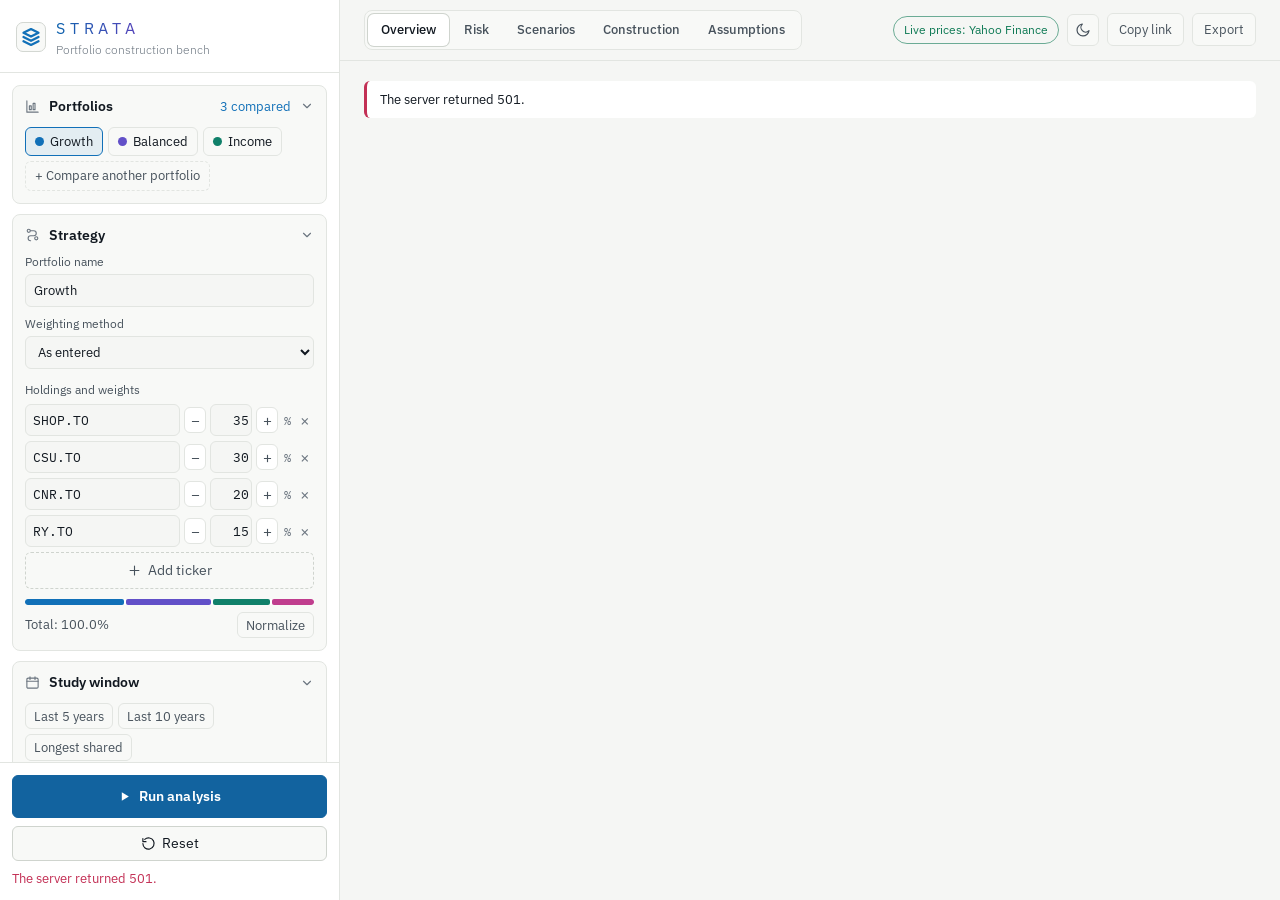
==== commit 039b3ba9: "Restructure the Strata interface into a workstation layout - The setup rail becomes the sidebar: bra" ====
--- a/app/static/index.html
+++ b/app/static/index.html
@@ -11,20 +11,14 @@
 <link rel="stylesheet" href="styles.css">
 </head>
 <body>
-<header class="masthead">
-  <h1 class="wordmark">Strata</h1>
-  <span class="wordmark-sub">Quantitative Investment Analytics</span>
-  <span class="lede">Historical backtest, block-bootstrap scenarios and walk-forward portfolio construction.</span>
-  <div class="tools">
-    <span class="mode" id="mode" title="Where prices come from"></span>
-    <button class="chip" id="theme-toggle" type="button" title="Switch between light and dark">Dark</button>
-    <button class="chip" id="share-setup" type="button" title="Copy a link that reproduces this exact setup">Copy link</button>
-    <button class="chip" id="export-json" type="button" title="Download every number behind this page, with its provenance">Export results</button>
-  </div>
-</header>
-
+<a class="skip-link" href="#results">Skip to results</a>
 <div class="shell">
-  <form class="rail" id="rail" autocomplete="off">
+  <form class="rail" id="rail" autocomplete="off" aria-label="Portfolio setup">
+    <div class="brand">
+      <svg viewBox="0 0 32 32" aria-hidden="true"><rect x="0.5" y="0.5" width="31" height="31" rx="7"/><path d="M8 20.5l8 4 8-4M8 16l8 4 8-4M8 11.5l8-4 8 4-8 4z"/></svg>
+      <div><h1 class="wordmark">Strata</h1><span class="wordmark-sub">Portfolio construction bench</span></div>
+    </div>
+    <div class="rail-scroll">
     <section class="card" data-open="true" id="card-portfolios">
       <header><svg class="icon" width="15" height="15" viewBox="0 0 24 24" fill="none" stroke="currentColor" stroke-width="1.8" stroke-linecap="round" stroke-linejoin="round" aria-hidden="true"><path d="M3 3v18h18"/><rect x="7" y="11" width="3" height="6"/><rect x="13" y="7" width="3" height="10"/></svg><h3>Portfolios</h3><span class="aside" id="portfolio-count"></span><svg class="chev" width="14" height="14" viewBox="0 0 24 24" fill="none" stroke="currentColor" stroke-width="2" stroke-linecap="round" stroke-linejoin="round" aria-hidden="true"><polyline points="6 9 12 15 18 9"/></svg></header>
       <div class="card-body">
@@ -158,23 +152,43 @@
       </div>
     </section>
 
+    <span class="presets-label">Load a preset</span>
+    <div class="chips" id="presets"></div>
+    </div>
+    <div class="rail-foot">
     <button class="button primary" type="submit" id="run"><svg width="13" height="13" viewBox="0 0 24 24" fill="currentColor" aria-hidden="true"><path d="M7 4l13 8-13 8z"/></svg>Run analysis</button>
     <div class="run-row">
-      <button class="button" type="button" id="share-setup"><svg class="icon" width="15" height="15" viewBox="0 0 24 24" fill="none" stroke="currentColor" stroke-width="1.8" stroke-linecap="round" stroke-linejoin="round" aria-hidden="true"><path d="M6 3h12a1 1 0 0 1 1 1v17l-7-4-7 4V4a1 1 0 0 1 1-1z"/></svg>Save preset</button>
       <button class="button" type="button" id="reset-setup"><svg class="icon" width="15" height="15" viewBox="0 0 24 24" fill="none" stroke="currentColor" stroke-width="1.8" stroke-linecap="round" stroke-linejoin="round" aria-hidden="true"><path d="M3 12a9 9 0 1 0 3-6.7"/><path d="M3 4v5h5"/></svg>Reset</button>
     </div>
-    <div class="note" id="run-status" style="margin-top:10px"></div>
-    <span class="presets-label">Load a preset</span>
-    <div class="chips" id="presets"></div>
+    <div class="note" id="run-status" role="status" aria-live="polite"></div>
+    </div>
   </form>
 
-  <main class="results" id="results">
-    <div class="empty">
-      <h2>Start with a few tickers</h2>
-      <p class="note">Enter the holdings and weights on the left, pick a window, and run it. You get the realized path over that window and a fan of scenarios built by resampling the portfolio's own completed returns — the same method the research pipeline uses, applied to your universe.</p>
-      <p class="note">Add a second portfolio to compare two allocations in the same simulated markets, so the difference between them comes from construction rather than a luckier draw.</p>
-    </div>
-  </main>
+  <div class="workspace">
+    <header class="topbar">
+      <nav class="views" id="views" aria-label="Result views">
+        <button type="button" data-view="overview" aria-pressed="true">Overview</button>
+        <button type="button" data-view="risk" aria-pressed="false">Risk</button>
+        <button type="button" data-view="scenarios" aria-pressed="false">Scenarios</button>
+        <button type="button" data-view="construction" aria-pressed="false">Construction</button>
+        <button type="button" data-view="assumptions" aria-pressed="false">Assumptions</button>
+      </nav>
+      <div class="tools">
+        <span class="mode" id="mode" title="Where prices come from"></span>
+        <button class="icon-button" id="theme-toggle" type="button" title="Switch theme" aria-label="Switch theme"><svg viewBox="0 0 24 24" aria-hidden="true"><path d="M21 13A9 9 0 1 1 11 3a7 7 0 0 0 10 10z"/></svg></button>
+        <button class="chip" id="copy-link" type="button" title="Copy a link that reproduces this exact setup">Copy link</button>
+        <button class="chip" id="export-json" type="button" title="Download every number behind this page, with its provenance">Export</button>
+      </div>
+    </header>
+    <div class="context-bar" id="context-bar" aria-live="polite"></div>
+    <main class="results" id="results" tabindex="-1">
+      <div class="empty">
+        <div class="spinner" aria-hidden="true"></div>
+        <h2>Preparing the example study</h2>
+        <p class="note">Build portfolios on the left and press <b>Run analysis</b>. Results appear here as Overview, Risk, Scenarios, Construction and Assumptions.</p>
+      </div>
+    </main>
+  </div>
 </div>
 
 <script src="charts.js"></script>
--- a/app/static/styles.css
+++ b/app/static/styles.css
@@ -650,3 +650,143 @@
   .results { padding: 20px 16px 60px; }
   .assumptions { columns: 1; }
 }
+
+/* ======================================================================
+   Workstation layer. The rail is the app's sidebar: brand, setup, and a
+   pinned Run action. Results live in tabbed views under a compact top bar.
+   Surfaces and type follow the calmer AlphaCast system; Strata keeps its
+   cyan-violet identity on the wordmark and primary accents.
+   ====================================================================== */
+:root {
+  --page: #0b0f14;
+  --panel: #11171e;
+  --panel-sunken: #161e27;
+  --ink: #e8eef3;
+  --ink-muted: #aab6c1;
+  --ink-faint: #7a8793;
+  --rule: #222d39;
+  --rule-strong: #2f3c4a;
+  --accent-soft: rgba(53, 182, 245, 0.12);
+  --display: "IBM Plex Sans", ui-sans-serif, system-ui, sans-serif;
+  --condensed: "IBM Plex Sans", ui-sans-serif, system-ui, sans-serif;
+  --radius: 8px;
+  --rail: 340px;
+  --gap: 16px;
+}
+@media (prefers-color-scheme: light) {
+  :root:not([data-theme="dark"]) {
+    --page: #f5f6f4; --panel: #ffffff; --panel-sunken: #f8f9f7;
+    --ink: #111820; --ink-muted: #47525c; --ink-faint: #6c7680;
+    --rule: #e2e5e1; --rule-strong: #cfd4ce; --accent-soft: rgba(17, 112, 184, 0.09);
+  }
+}
+:root[data-theme="light"] {
+  --page: #f5f6f4; --panel: #ffffff; --panel-sunken: #f8f9f7;
+  --ink: #111820; --ink-muted: #47525c; --ink-faint: #6c7680;
+  --rule: #e2e5e1; --rule-strong: #cfd4ce; --accent-soft: rgba(17, 112, 184, 0.09);
+}
+
+html, body { font-size: 14px; }
+h1, h2, h3, h4 { letter-spacing: 0; }
+.skip-link { position: absolute; left: -999px; top: 8px; z-index: 60; background: var(--panel); padding: 8px 12px; border-radius: 6px; }
+.skip-link:focus { left: 8px; }
+
+.shell { grid-template-columns: var(--rail) minmax(0, 1fr); min-height: 100vh; align-items: stretch; }
+.rail {
+  top: 0; height: 100vh; max-height: 100vh; padding: 0;
+  display: flex; flex-direction: column; overflow: hidden;
+}
+.brand { display: flex; align-items: center; gap: 10px; padding: 16px 16px 14px; border-bottom: 1px solid var(--rule); }
+.brand svg { width: 30px; height: 30px; flex: none; }
+.brand svg rect { fill: var(--panel-sunken); stroke: var(--rule-strong); }
+.brand svg path { stroke-linejoin: round; }
+.brand svg path { stroke: var(--accent); stroke-width: 2.4; stroke-linecap: round; fill: none; }
+.brand .wordmark { font-size: 16px; letter-spacing: 0.3em; font-weight: 400; }
+.brand .wordmark-sub { display: block; margin: 1px 0 0; font-family: var(--sans); font-size: 11.5px; letter-spacing: 0; text-transform: none; color: var(--ink-faint); }
+.rail-scroll { flex: 1; overflow-y: auto; padding: 12px 12px 16px; scrollbar-width: thin; scrollbar-color: var(--rule-strong) transparent; }
+.rail-foot { padding: 12px; border-top: 1px solid var(--rule); background: var(--panel); }
+.rail-foot .run-row { grid-template-columns: 1fr; }
+.rail-foot #run-status:empty { display: none; }
+.rail-foot #run-status { margin-top: 8px; }
+.card { border-radius: var(--radius); background: var(--panel-sunken); }
+.button, .chip, .tab, .step, .field-grid input, .field-grid select, .holding input { border-radius: 6px; }
+.field-grid input, .field-grid select, .holding input { min-height: 32px; }
+.button.primary { border-radius: 6px; min-height: 40px; }
+
+.workspace { min-width: 0; display: flex; flex-direction: column; }
+.topbar {
+  position: sticky; top: 0; z-index: 30;
+  display: flex; align-items: center; gap: 16px; flex-wrap: wrap;
+  padding: 10px 24px; min-height: 58px;
+  background: color-mix(in srgb, var(--page) 88%, transparent);
+  backdrop-filter: blur(10px);
+  border-bottom: 1px solid var(--rule);
+}
+.views { display: inline-flex; gap: 2px; padding: 3px; border-radius: 8px; background: var(--panel-sunken); border: 1px solid var(--rule); overflow-x: auto; }
+.views button { border: 0; background: none; padding: 6px 13px; border-radius: 6px; color: var(--ink-muted); font-size: 13px; font-weight: 500; cursor: pointer; white-space: nowrap; }
+.views button:hover { color: var(--ink); }
+.views button[aria-pressed="true"] { background: var(--panel); color: var(--ink); box-shadow: 0 0 0 1px var(--rule-strong); }
+.topbar .tools { margin-left: auto; display: flex; gap: 8px; align-items: center; }
+.icon-button { display: inline-grid; place-items: center; width: 32px; height: 32px; border-radius: 6px; border: 1px solid var(--rule); background: var(--panel-sunken); color: var(--ink-muted); cursor: pointer; }
+.icon-button:hover { color: var(--ink); border-color: var(--rule-strong); }
+.icon-button svg { width: 16px; height: 16px; fill: none; stroke: currentColor; stroke-width: 1.8; stroke-linecap: round; stroke-linejoin: round; }
+.topbar .chip { padding: 6px 11px; }
+.mode { border-radius: 999px; font-family: var(--sans); font-size: 12px; padding: 4px 10px; }
+.context-bar { display: flex; flex-wrap: wrap; align-items: center; gap: 6px 16px; padding: 9px 24px; border-bottom: 1px solid var(--rule); background: var(--panel); color: var(--ink-muted); font-size: 12.5px; }
+.context-bar:empty { display: none; }
+.context-bar b { color: var(--ink); font-weight: 500; }
+.context-bar .sep { width: 1px; height: 14px; background: var(--rule-strong); }
+.results { padding: 20px 24px 64px; outline: none; }
+
+/* Plates become panels: one surface, one header style, one spacing scale. */
+.plate { background: var(--panel); border: 1px solid var(--rule); border-radius: var(--radius); padding: 16px; margin-bottom: var(--gap); }
+.plate:first-of-type { border-top: 1px solid var(--rule); padding-top: 16px; }
+.plate > header { margin-bottom: 12px; gap: 6px 16px; }
+.plate > header h2 { font-size: 14px; font-weight: 600; }
+.plate > header .method { font-size: 12.5px; line-height: 1.5; }
+.hero { border-radius: 6px; background: var(--panel-sunken); }
+.chart { border-radius: 6px; }
+table.data th { font-family: var(--sans); font-size: 11.5px; font-weight: 500; letter-spacing: 0; text-transform: none; color: var(--ink-faint); }
+table.data td { font-size: 13px; }
+
+.kpis {
+  display: grid; grid-template-columns: repeat(6, minmax(0, 1fr));
+  gap: 1px; background: var(--rule); border: 1px solid var(--rule); border-radius: var(--radius);
+  overflow: hidden; margin-bottom: var(--gap);
+}
+.kpi-head { grid-column: 1 / -1; display: flex; align-items: center; gap: 8px; padding: 10px 16px; background: var(--panel); font-weight: 600; font-size: 13px; }
+.kpi-head .swatch { width: 10px; height: 10px; border-radius: 2px; }
+.kpi-head .faint { margin-left: auto; font-weight: 400; font-size: 12px; }
+.kpi { background: var(--panel); padding: 12px 16px 14px; min-width: 0; }
+.kpi-label { color: var(--ink-faint); font-size: 12px; }
+.kpi-value { margin-top: 4px; font-size: 21px; font-weight: 600; font-variant-numeric: tabular-nums; white-space: nowrap; }
+.kpi-sub { margin-top: 2px; color: var(--ink-muted); font-size: 12px; white-space: nowrap; overflow: hidden; text-overflow: ellipsis; }
+
+.empty { display: grid; justify-items: center; text-align: center; gap: 8px; max-width: 520px; margin: 12vh auto 0; padding: 0; }
+.empty .spinner { margin-bottom: 6px; }
+.flag { border-radius: 6px; }
+
+@media (max-width: 1280px) { .kpis { grid-template-columns: repeat(3, minmax(0, 1fr)); } }
+@media (max-width: 960px) {
+  .shell { grid-template-columns: minmax(0, 1fr); }
+  .rail { position: static; height: auto; max-height: none; border-right: 0; border-bottom: 1px solid var(--rule); }
+  .rail-scroll { overflow: visible; }
+  .rail-foot { position: sticky; bottom: 0; z-index: 20; box-shadow: 0 -8px 20px rgba(0, 0, 0, 0.25); }
+  .topbar { padding: 10px 16px; }
+  .topbar .tools { margin-left: 0; }
+  .context-bar { padding: 8px 16px; flex-wrap: nowrap; overflow-x: auto; white-space: nowrap; scrollbar-width: none; }
+  .results { padding: 16px 16px 48px; }
+}
+@media (max-width: 560px) {
+  .kpis { grid-template-columns: repeat(2, minmax(0, 1fr)); }
+  .kpi-head .faint { display: none; }
+  .kpi-value { font-size: 18px; }
+  .views { width: 100%; }
+}
+/* Scenario call-outs share the KPI tile language. */
+.callouts { border-radius: var(--radius); overflow: hidden; }
+.callout .k { font-family: var(--sans); font-size: 12px; letter-spacing: 0; text-transform: none; color: var(--ink-faint); }
+.callout .v { font-family: var(--sans); font-size: 21px; font-weight: 600; }
+.callout .sub { font-size: 12px; line-height: 1.45; }
+.topbar .chip { white-space: nowrap; }
+@media (max-width: 560px) { .topbar .tools { width: 100%; } .topbar .tools .mode { flex: 1; overflow: hidden; text-overflow: ellipsis; } }
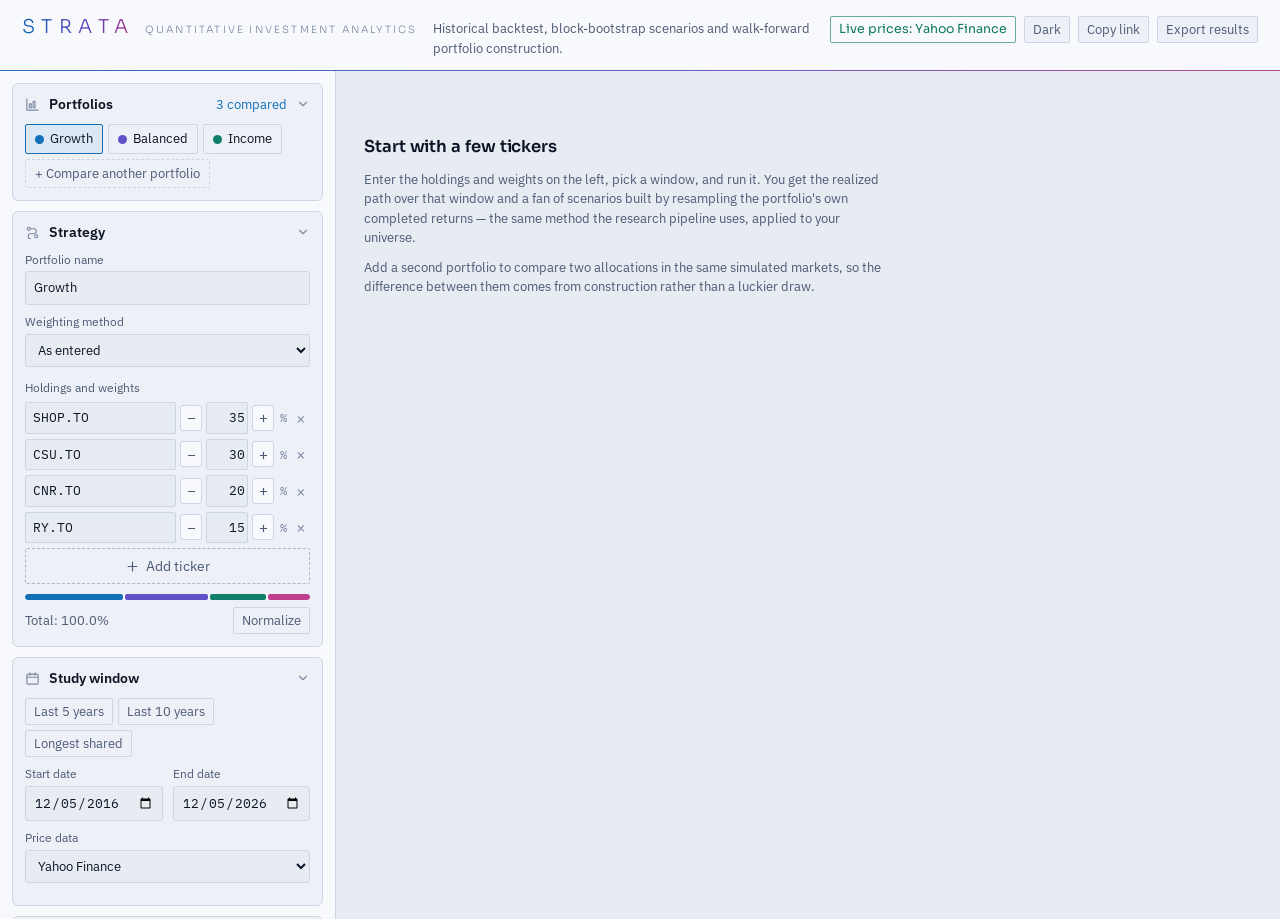
==== commit 397389bb: "Revert "Restructure the Strata interface into a workstation layout" This reverts commit 039b3ba9adbd" ====
--- a/app/static/index.html
+++ b/app/static/index.html
@@ -11,14 +11,20 @@
 <link rel="stylesheet" href="styles.css">
 </head>
 <body>
-<a class="skip-link" href="#results">Skip to results</a>
+<header class="masthead">
+  <h1 class="wordmark">Strata</h1>
+  <span class="wordmark-sub">Quantitative Investment Analytics</span>
+  <span class="lede">Historical backtest, block-bootstrap scenarios and walk-forward portfolio construction.</span>
+  <div class="tools">
+    <span class="mode" id="mode" title="Where prices come from"></span>
+    <button class="chip" id="theme-toggle" type="button" title="Switch between light and dark">Dark</button>
+    <button class="chip" id="share-setup" type="button" title="Copy a link that reproduces this exact setup">Copy link</button>
+    <button class="chip" id="export-json" type="button" title="Download every number behind this page, with its provenance">Export results</button>
+  </div>
+</header>
+
 <div class="shell">
-  <form class="rail" id="rail" autocomplete="off" aria-label="Portfolio setup">
-    <div class="brand">
-      <svg viewBox="0 0 32 32" aria-hidden="true"><rect x="0.5" y="0.5" width="31" height="31" rx="7"/><path d="M8 20.5l8 4 8-4M8 16l8 4 8-4M8 11.5l8-4 8 4-8 4z"/></svg>
-      <div><h1 class="wordmark">Strata</h1><span class="wordmark-sub">Portfolio construction bench</span></div>
-    </div>
-    <div class="rail-scroll">
+  <form class="rail" id="rail" autocomplete="off">
     <section class="card" data-open="true" id="card-portfolios">
       <header><svg class="icon" width="15" height="15" viewBox="0 0 24 24" fill="none" stroke="currentColor" stroke-width="1.8" stroke-linecap="round" stroke-linejoin="round" aria-hidden="true"><path d="M3 3v18h18"/><rect x="7" y="11" width="3" height="6"/><rect x="13" y="7" width="3" height="10"/></svg><h3>Portfolios</h3><span class="aside" id="portfolio-count"></span><svg class="chev" width="14" height="14" viewBox="0 0 24 24" fill="none" stroke="currentColor" stroke-width="2" stroke-linecap="round" stroke-linejoin="round" aria-hidden="true"><polyline points="6 9 12 15 18 9"/></svg></header>
       <div class="card-body">
@@ -152,43 +158,23 @@
       </div>
     </section>
 
+    <button class="button primary" type="submit" id="run"><svg width="13" height="13" viewBox="0 0 24 24" fill="currentColor" aria-hidden="true"><path d="M7 4l13 8-13 8z"/></svg>Run analysis</button>
+    <div class="run-row">
+      <button class="button" type="button" id="share-setup"><svg class="icon" width="15" height="15" viewBox="0 0 24 24" fill="none" stroke="currentColor" stroke-width="1.8" stroke-linecap="round" stroke-linejoin="round" aria-hidden="true"><path d="M6 3h12a1 1 0 0 1 1 1v17l-7-4-7 4V4a1 1 0 0 1 1-1z"/></svg>Save preset</button>
+      <button class="button" type="button" id="reset-setup"><svg class="icon" width="15" height="15" viewBox="0 0 24 24" fill="none" stroke="currentColor" stroke-width="1.8" stroke-linecap="round" stroke-linejoin="round" aria-hidden="true"><path d="M3 12a9 9 0 1 0 3-6.7"/><path d="M3 4v5h5"/></svg>Reset</button>
+    </div>
+    <div class="note" id="run-status" style="margin-top:10px"></div>
     <span class="presets-label">Load a preset</span>
     <div class="chips" id="presets"></div>
-    </div>
-    <div class="rail-foot">
-    <button class="button primary" type="submit" id="run"><svg width="13" height="13" viewBox="0 0 24 24" fill="currentColor" aria-hidden="true"><path d="M7 4l13 8-13 8z"/></svg>Run analysis</button>
-    <div class="run-row">
-      <button class="button" type="button" id="reset-setup"><svg class="icon" width="15" height="15" viewBox="0 0 24 24" fill="none" stroke="currentColor" stroke-width="1.8" stroke-linecap="round" stroke-linejoin="round" aria-hidden="true"><path d="M3 12a9 9 0 1 0 3-6.7"/><path d="M3 4v5h5"/></svg>Reset</button>
-    </div>
-    <div class="note" id="run-status" role="status" aria-live="polite"></div>
-    </div>
   </form>
 
-  <div class="workspace">
-    <header class="topbar">
-      <nav class="views" id="views" aria-label="Result views">
-        <button type="button" data-view="overview" aria-pressed="true">Overview</button>
-        <button type="button" data-view="risk" aria-pressed="false">Risk</button>
-        <button type="button" data-view="scenarios" aria-pressed="false">Scenarios</button>
-        <button type="button" data-view="construction" aria-pressed="false">Construction</button>
-        <button type="button" data-view="assumptions" aria-pressed="false">Assumptions</button>
-      </nav>
-      <div class="tools">
-        <span class="mode" id="mode" title="Where prices come from"></span>
-        <button class="icon-button" id="theme-toggle" type="button" title="Switch theme" aria-label="Switch theme"><svg viewBox="0 0 24 24" aria-hidden="true"><path d="M21 13A9 9 0 1 1 11 3a7 7 0 0 0 10 10z"/></svg></button>
-        <button class="chip" id="copy-link" type="button" title="Copy a link that reproduces this exact setup">Copy link</button>
-        <button class="chip" id="export-json" type="button" title="Download every number behind this page, with its provenance">Export</button>
-      </div>
-    </header>
-    <div class="context-bar" id="context-bar" aria-live="polite"></div>
-    <main class="results" id="results" tabindex="-1">
-      <div class="empty">
-        <div class="spinner" aria-hidden="true"></div>
-        <h2>Preparing the example study</h2>
-        <p class="note">Build portfolios on the left and press <b>Run analysis</b>. Results appear here as Overview, Risk, Scenarios, Construction and Assumptions.</p>
-      </div>
-    </main>
-  </div>
+  <main class="results" id="results">
+    <div class="empty">
+      <h2>Start with a few tickers</h2>
+      <p class="note">Enter the holdings and weights on the left, pick a window, and run it. You get the realized path over that window and a fan of scenarios built by resampling the portfolio's own completed returns — the same method the research pipeline uses, applied to your universe.</p>
+      <p class="note">Add a second portfolio to compare two allocations in the same simulated markets, so the difference between them comes from construction rather than a luckier draw.</p>
+    </div>
+  </main>
 </div>
 
 <script src="charts.js"></script>
--- a/app/static/styles.css
+++ b/app/static/styles.css
@@ -650,143 +650,3 @@
   .results { padding: 20px 16px 60px; }
   .assumptions { columns: 1; }
 }
-
-/* ======================================================================
-   Workstation layer. The rail is the app's sidebar: brand, setup, and a
-   pinned Run action. Results live in tabbed views under a compact top bar.
-   Surfaces and type follow the calmer AlphaCast system; Strata keeps its
-   cyan-violet identity on the wordmark and primary accents.
-   ====================================================================== */
-:root {
-  --page: #0b0f14;
-  --panel: #11171e;
-  --panel-sunken: #161e27;
-  --ink: #e8eef3;
-  --ink-muted: #aab6c1;
-  --ink-faint: #7a8793;
-  --rule: #222d39;
-  --rule-strong: #2f3c4a;
-  --accent-soft: rgba(53, 182, 245, 0.12);
-  --display: "IBM Plex Sans", ui-sans-serif, system-ui, sans-serif;
-  --condensed: "IBM Plex Sans", ui-sans-serif, system-ui, sans-serif;
-  --radius: 8px;
-  --rail: 340px;
-  --gap: 16px;
-}
-@media (prefers-color-scheme: light) {
-  :root:not([data-theme="dark"]) {
-    --page: #f5f6f4; --panel: #ffffff; --panel-sunken: #f8f9f7;
-    --ink: #111820; --ink-muted: #47525c; --ink-faint: #6c7680;
-    --rule: #e2e5e1; --rule-strong: #cfd4ce; --accent-soft: rgba(17, 112, 184, 0.09);
-  }
-}
-:root[data-theme="light"] {
-  --page: #f5f6f4; --panel: #ffffff; --panel-sunken: #f8f9f7;
-  --ink: #111820; --ink-muted: #47525c; --ink-faint: #6c7680;
-  --rule: #e2e5e1; --rule-strong: #cfd4ce; --accent-soft: rgba(17, 112, 184, 0.09);
-}
-
-html, body { font-size: 14px; }
-h1, h2, h3, h4 { letter-spacing: 0; }
-.skip-link { position: absolute; left: -999px; top: 8px; z-index: 60; background: var(--panel); padding: 8px 12px; border-radius: 6px; }
-.skip-link:focus { left: 8px; }
-
-.shell { grid-template-columns: var(--rail) minmax(0, 1fr); min-height: 100vh; align-items: stretch; }
-.rail {
-  top: 0; height: 100vh; max-height: 100vh; padding: 0;
-  display: flex; flex-direction: column; overflow: hidden;
-}
-.brand { display: flex; align-items: center; gap: 10px; padding: 16px 16px 14px; border-bottom: 1px solid var(--rule); }
-.brand svg { width: 30px; height: 30px; flex: none; }
-.brand svg rect { fill: var(--panel-sunken); stroke: var(--rule-strong); }
-.brand svg path { stroke-linejoin: round; }
-.brand svg path { stroke: var(--accent); stroke-width: 2.4; stroke-linecap: round; fill: none; }
-.brand .wordmark { font-size: 16px; letter-spacing: 0.3em; font-weight: 400; }
-.brand .wordmark-sub { display: block; margin: 1px 0 0; font-family: var(--sans); font-size: 11.5px; letter-spacing: 0; text-transform: none; color: var(--ink-faint); }
-.rail-scroll { flex: 1; overflow-y: auto; padding: 12px 12px 16px; scrollbar-width: thin; scrollbar-color: var(--rule-strong) transparent; }
-.rail-foot { padding: 12px; border-top: 1px solid var(--rule); background: var(--panel); }
-.rail-foot .run-row { grid-template-columns: 1fr; }
-.rail-foot #run-status:empty { display: none; }
-.rail-foot #run-status { margin-top: 8px; }
-.card { border-radius: var(--radius); background: var(--panel-sunken); }
-.button, .chip, .tab, .step, .field-grid input, .field-grid select, .holding input { border-radius: 6px; }
-.field-grid input, .field-grid select, .holding input { min-height: 32px; }
-.button.primary { border-radius: 6px; min-height: 40px; }
-
-.workspace { min-width: 0; display: flex; flex-direction: column; }
-.topbar {
-  position: sticky; top: 0; z-index: 30;
-  display: flex; align-items: center; gap: 16px; flex-wrap: wrap;
-  padding: 10px 24px; min-height: 58px;
-  background: color-mix(in srgb, var(--page) 88%, transparent);
-  backdrop-filter: blur(10px);
-  border-bottom: 1px solid var(--rule);
-}
-.views { display: inline-flex; gap: 2px; padding: 3px; border-radius: 8px; background: var(--panel-sunken); border: 1px solid var(--rule); overflow-x: auto; }
-.views button { border: 0; background: none; padding: 6px 13px; border-radius: 6px; color: var(--ink-muted); font-size: 13px; font-weight: 500; cursor: pointer; white-space: nowrap; }
-.views button:hover { color: var(--ink); }
-.views button[aria-pressed="true"] { background: var(--panel); color: var(--ink); box-shadow: 0 0 0 1px var(--rule-strong); }
-.topbar .tools { margin-left: auto; display: flex; gap: 8px; align-items: center; }
-.icon-button { display: inline-grid; place-items: center; width: 32px; height: 32px; border-radius: 6px; border: 1px solid var(--rule); background: var(--panel-sunken); color: var(--ink-muted); cursor: pointer; }
-.icon-button:hover { color: var(--ink); border-color: var(--rule-strong); }
-.icon-button svg { width: 16px; height: 16px; fill: none; stroke: currentColor; stroke-width: 1.8; stroke-linecap: round; stroke-linejoin: round; }
-.topbar .chip { padding: 6px 11px; }
-.mode { border-radius: 999px; font-family: var(--sans); font-size: 12px; padding: 4px 10px; }
-.context-bar { display: flex; flex-wrap: wrap; align-items: center; gap: 6px 16px; padding: 9px 24px; border-bottom: 1px solid var(--rule); background: var(--panel); color: var(--ink-muted); font-size: 12.5px; }
-.context-bar:empty { display: none; }
-.context-bar b { color: var(--ink); font-weight: 500; }
-.context-bar .sep { width: 1px; height: 14px; background: var(--rule-strong); }
-.results { padding: 20px 24px 64px; outline: none; }
-
-/* Plates become panels: one surface, one header style, one spacing scale. */
-.plate { background: var(--panel); border: 1px solid var(--rule); border-radius: var(--radius); padding: 16px; margin-bottom: var(--gap); }
-.plate:first-of-type { border-top: 1px solid var(--rule); padding-top: 16px; }
-.plate > header { margin-bottom: 12px; gap: 6px 16px; }
-.plate > header h2 { font-size: 14px; font-weight: 600; }
-.plate > header .method { font-size: 12.5px; line-height: 1.5; }
-.hero { border-radius: 6px; background: var(--panel-sunken); }
-.chart { border-radius: 6px; }
-table.data th { font-family: var(--sans); font-size: 11.5px; font-weight: 500; letter-spacing: 0; text-transform: none; color: var(--ink-faint); }
-table.data td { font-size: 13px; }
-
-.kpis {
-  display: grid; grid-template-columns: repeat(6, minmax(0, 1fr));
-  gap: 1px; background: var(--rule); border: 1px solid var(--rule); border-radius: var(--radius);
-  overflow: hidden; margin-bottom: var(--gap);
-}
-.kpi-head { grid-column: 1 / -1; display: flex; align-items: center; gap: 8px; padding: 10px 16px; background: var(--panel); font-weight: 600; font-size: 13px; }
-.kpi-head .swatch { width: 10px; height: 10px; border-radius: 2px; }
-.kpi-head .faint { margin-left: auto; font-weight: 400; font-size: 12px; }
-.kpi { background: var(--panel); padding: 12px 16px 14px; min-width: 0; }
-.kpi-label { color: var(--ink-faint); font-size: 12px; }
-.kpi-value { margin-top: 4px; font-size: 21px; font-weight: 600; font-variant-numeric: tabular-nums; white-space: nowrap; }
-.kpi-sub { margin-top: 2px; color: var(--ink-muted); font-size: 12px; white-space: nowrap; overflow: hidden; text-overflow: ellipsis; }
-
-.empty { display: grid; justify-items: center; text-align: center; gap: 8px; max-width: 520px; margin: 12vh auto 0; padding: 0; }
-.empty .spinner { margin-bottom: 6px; }
-.flag { border-radius: 6px; }
-
-@media (max-width: 1280px) { .kpis { grid-template-columns: repeat(3, minmax(0, 1fr)); } }
-@media (max-width: 960px) {
-  .shell { grid-template-columns: minmax(0, 1fr); }
-  .rail { position: static; height: auto; max-height: none; border-right: 0; border-bottom: 1px solid var(--rule); }
-  .rail-scroll { overflow: visible; }
-  .rail-foot { position: sticky; bottom: 0; z-index: 20; box-shadow: 0 -8px 20px rgba(0, 0, 0, 0.25); }
-  .topbar { padding: 10px 16px; }
-  .topbar .tools { margin-left: 0; }
-  .context-bar { padding: 8px 16px; flex-wrap: nowrap; overflow-x: auto; white-space: nowrap; scrollbar-width: none; }
-  .results { padding: 16px 16px 48px; }
-}
-@media (max-width: 560px) {
-  .kpis { grid-template-columns: repeat(2, minmax(0, 1fr)); }
-  .kpi-head .faint { display: none; }
-  .kpi-value { font-size: 18px; }
-  .views { width: 100%; }
-}
-/* Scenario call-outs share the KPI tile language. */
-.callouts { border-radius: var(--radius); overflow: hidden; }
-.callout .k { font-family: var(--sans); font-size: 12px; letter-spacing: 0; text-transform: none; color: var(--ink-faint); }
-.callout .v { font-family: var(--sans); font-size: 21px; font-weight: 600; }
-.callout .sub { font-size: 12px; line-height: 1.45; }
-.topbar .chip { white-space: nowrap; }
-@media (max-width: 560px) { .topbar .tools { width: 100%; } .topbar .tools .mode { flex: 1; overflow: hidden; text-overflow: ellipsis; } }
